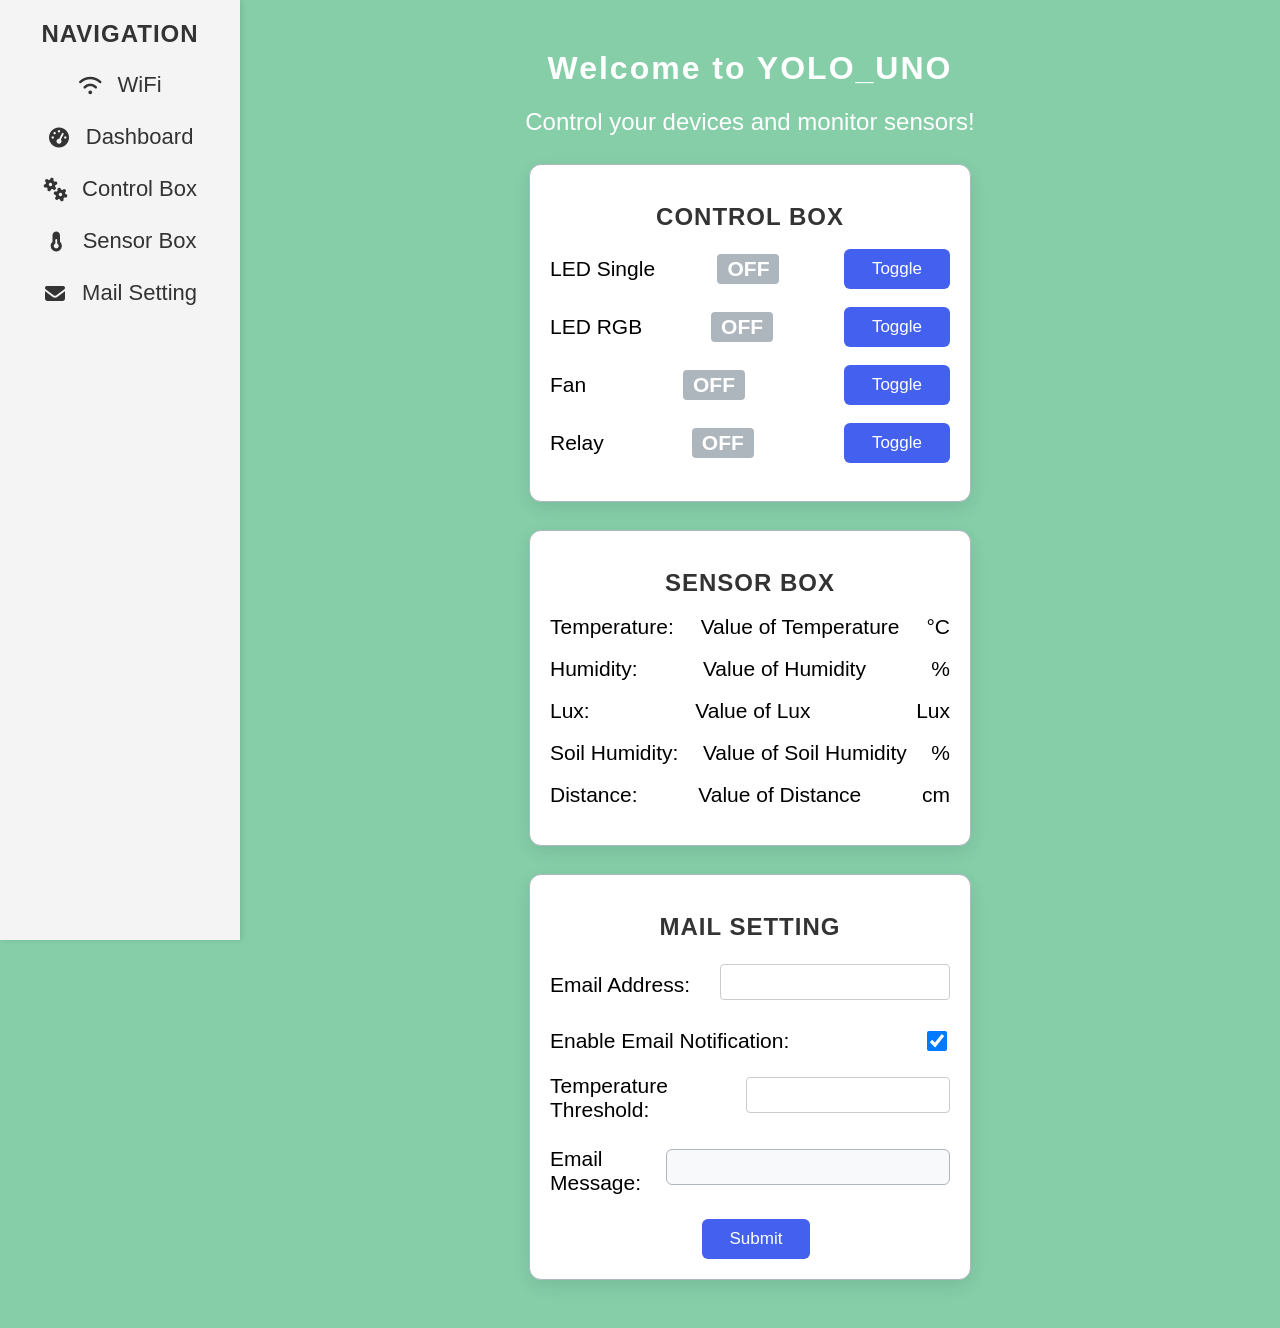
==== data/index.html @ 47245412 "init" ====
<!DOCTYPE html>
<html lang="en">
<head>
    <meta charset="UTF-8">
    <meta name="viewport" content="width=device-width, initial-scale=1.0">
    <title>YOLO_UNO</title>
    <link rel="stylesheet" href="css/styles.css">
    <link rel="stylesheet" href="css/all.min.css">

</head>
<body>
    <h1>Welcome to YOLO_UNO</h1>
    <p>Control your devices and monitor sensors!</p>

<div class="sidebar">
    <h2>Navigation</h2>
    <ul>
        <li><a href="/wifi"><i class="fas fa-wifi"></i> WiFi</a></li>
        <li><a href="/dashboard"><i class="fas fa-tachometer-alt"></i> Dashboard</a></li>
        <li><a href="#control-box"><i class="fas fa-cogs"></i> Control Box</a></li>
        <li><a href="#sensor-box"><i class="fas fa-thermometer-half"></i> Sensor Box</a></li>
        <li><a href="#mail-setting"><i class="fas fa-envelope"></i> Mail Setting</a></li>
    </ul>
    </ul>
</div>

    <!-- Box cho các nút nhấn -->
    <div class="box" id = "control-box">
        <h2>Control Box</h2>
        <div>LED Single <span id="state1">OFF</span> <button id="toggleButton1">Toggle</button> 
        </div>
        <div>LED RGB <span id="state2">OFF</span> <button id="toggleButton2">Toggle</button> 
        </div>
        <div>Fan <span id="state3">OFF</span> <button id="toggleButton3">Toggle</button> 
        </div>
        <div>Relay <span id="state4">OFF</span> <button id="toggleButton4">Toggle</button> 
        </div>
    </div>

    <!-- Box cho các giá trị cảm biến -->
    <div class="box" id = "sensor-box">
        <h2>Sensor Box</h2>
        <div>Temperature: <span id="sensorValue1"></span> °C </div>
        <div>Humidity: <span id="sensorValue2"></span> % </div>
        <div>Lux: <span id="sensorValue3"></span> Lux</div>
        <div>Soil Humidity: <span id="sensorValue4"></span> % </div>
        <div>Distance: <span id="sensorValue5"></span> cm </div>
    </div>

        <!-- Form for user settings -->
    <div class="box" id="mail-setting">
        <h2>Mail Setting</h2>
        <form action="/submit-settings" method="post">
            <div>
                <label for="email_input">Email Address:</label>
                <input type="email" id="email_input" name="email_input" required>
            </div>
            <div>
                <label for="enable_email_input">Enable Email Notification:</label>
                <input type="checkbox" id="enable_email_input" name="enable_email_input" checked>
            </div>
            <div>
                <label for="threshold_input">Temperature Threshold:</label>
                <input type="number" id="threshold_input" step="0.1" name="threshold_input" required>
            </div>
            <div>
                <label for="email_message">Email Message:</label>
                <input type="text" id="email_message" name="email_message" value="" required>
            </div>
        <button type="submit" id="submit_mail_btn" >Submit</button>
        </form>
    </div>

    <script src="js/script.js"></script>
</body>
</html>
---- data/css/styles.css ----
/* Định dạng chung */
body {
    font-family: 'Segoe UI', Arial, sans-serif;
    text-align: center;
    margin: 0;
    padding: 0;
    background-color: #85CEA8;
}

h1 {
    color: #ffffff;
    margin-top: 30px;
    letter-spacing: 2px;
}

.box {
    border: 1.5px solid #adb5bd;
    border-radius: 12px;
    background-color: #fff;
    padding: 28px 20px 20px 20px;
    margin: 28px auto;
    width: 380px;
    box-shadow: 0 6px 18px rgba(0, 0, 0, 0.09);
    transition: box-shadow 0.2s;
}

.box:hover {
    box-shadow: 0 10px 24px rgba(0, 0, 0, 0.14);
}

button {
    padding: 10px 28px;
    font-size: 17px;
    border: none;
    border-radius: 6px;
    background-color: #4361ee;
    color: #fff;
    cursor: pointer;
    margin: 0 0 0 12px;
    transition: background 0.2s, transform 0.1s;
}

button:hover {
    background-color: #3a0ca3;
    transform: translateY(-2px) scale(1.04);
}

p {
    font-size: 24px;
    color: #ffffff;
    margin: 18px 0;
}

span[id^="state"] {
    display: inline-block;
    min-width: 38px;
    font-weight: bold;
    color: #fff;
    background: #adb5bd;
    border-radius: 4px;
    padding: 3px 10px;
    margin-left: 10px;
    transition: background 0.2s;
}

span.state-on {
    background: #06d6a0 !important;
}

span.state-off {
    background: #e63946 !important;
}

@media (max-width: 400px) {
    .box {
        width: 95vw;
        padding: 14px 2vw;
    }
    h1 {
        font-size: 1.3em;
    }
    p {
        font-size: 1em;
    }
}

input[type="text"], input[type="password"] {
    width: 90%;
    padding: 8px 12px;
    margin: 8px 0 16px 0;
    border: 1px solid #adb5bd;
    border-radius: 6px;
    font-size: 16px;
    box-sizing: border-box;
    background: #f8f9fa;
    transition: border-color 0.2s, box-shadow 0.2s;
}

input[type="text"]:focus, input[type="password"]:focus {
    border-color: #4361ee;
    box-shadow: 0 0 4px #4361ee33;
    outline: none;
}

#result {
    margin-top: 12px;
    min-height: 24px;
}

.box div {
    font-size: 21px; /* Increased font size */
    margin-bottom: 10px; /* Space between items */
    display: flex;
    align-items: center;
    justify-content: space-between;
    text-align: left; /* Ensure text is left-aligned */
    margin: 18px 0;

}

h2 {
    color: #333; /* Dark gray text color */
    font-size: 24px; /* Font size */
    margin-top: 10px; /* Space above the heading */
    margin-bottom: 10px; /* Space below the heading */
    letter-spacing: 1px; /* Spacing between letters */
    text-transform: uppercase; /* Uppercase text */
}

input[type="checkbox"] {
    width: 20px;
    height: 20px;
    margin-left: 10px;
    cursor: pointer;
    accent-color: #007bff; /* Change the color of the checkbox */
}

/* Style for the submit button */
input[type="submit"] {
    padding: 10px 20px;
    background-color: #007bff;
    color: #fff;
    border: none;
    border-radius: 3px;
    cursor: pointer;
    transition: background-color 0.3s ease;
}

input[type="submit"]:hover {
    background-color: #0056b3;
}

input[type="email"],
input[type="number"] {
    padding: 8px;
    border: 1px solid #ccc;
    border-radius: 4px;
    width: calc(60% - 10px); /* Adjust width to fit within the box */
    box-sizing: border-box; /* Include padding and border in element's total width */
    margin-top: 5px;
    margin-bottom: 10px;
    font-size: 16px;
    transition: border-color 0.3s ease;
}

input[type="email"]:focus,
input[type="number"]:focus {
    border-color: #007bff; /* Change border color on focus */
    outline: none; /* Remove default outline */
}

  .sidebar {
      position: fixed;
      left: 0;
      top: 0;
      width: 200px;
      height: 100%;
      background-color: #f4f4f4;
      padding: 20px;
      box-shadow: 2px 0 5px rgba(0,0,0,0.1);
  }

  .sidebar h2 {
      margin-top: 0;
  }

  .sidebar ul {
      list-style-type: none;
      padding: 0;
  }

  .sidebar ul li {
      margin: 10px 0;
        font-size: 22px;
        padding: 8px 0;
  }

  .sidebar ul li a {
      text-decoration: none;
      color: #333;
  }

  .sidebar ul li a:hover {
      color: #007BFF;
  }

  /* Adjust the main content to not overlap with the sidebar */
  body {
      margin-left: 220px; /* Adjust this value based on sidebar width */
    padding: 20px;
    
  }
  
  .sidebar ul li a i {
    margin-right: 8px; /* Space between icon and text */
    font-size: 20px; /* Adjust icon size */
    vertical-align: middle; /* Align icon with text */
}

.navigation-buttons {
    margin: 20px;
    display: flex;
    gap: 10px;
}

.navigation-buttons button {
    padding: 10px 20px;
    font-size: 16px;
    cursor: pointer;
    border: none;
    border-radius: 5px;
    background-color: #007BFF;
    color: white;
    transition: background-color 0.3s;
}

.navigation-buttons button:hover {
    background-color: #0056b3;
}

.chart-row {
    display: flex;
    flex-direction: row;
    gap: 20px;
    justify-content: center;
    align-items: flex-start;
}
.box {
    min-width: 400px;
    max-width: 600px;
    flex: 1;
}
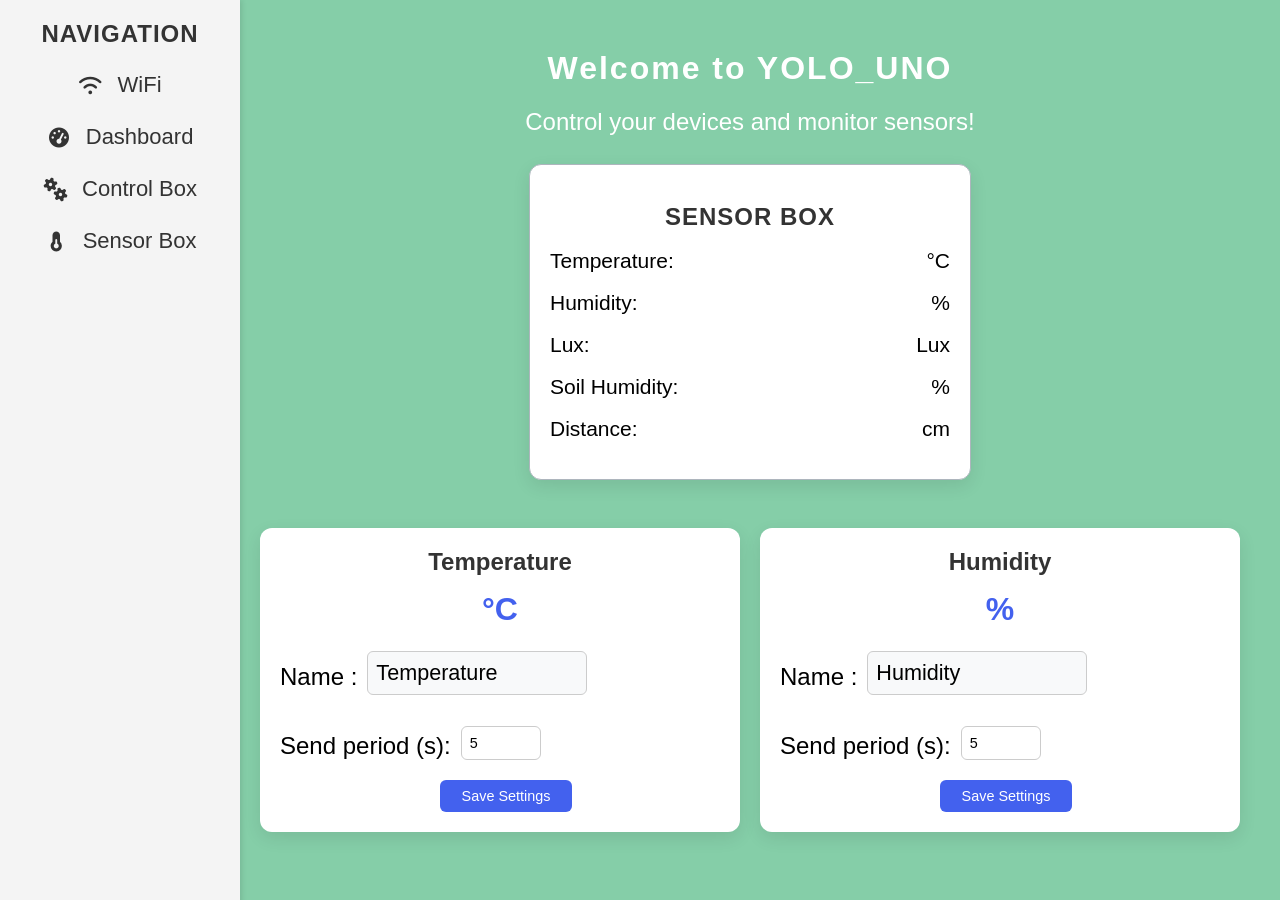
==== commit 00e4112e: "ready for test" ====
--- a/data/index.html
+++ b/data/index.html
@@ -19,13 +19,12 @@
         <li><a href="/dashboard"><i class="fas fa-tachometer-alt"></i> Dashboard</a></li>
         <li><a href="#control-box"><i class="fas fa-cogs"></i> Control Box</a></li>
         <li><a href="#sensor-box"><i class="fas fa-thermometer-half"></i> Sensor Box</a></li>
-        <li><a href="#mail-setting"><i class="fas fa-envelope"></i> Mail Setting</a></li>
     </ul>
     </ul>
 </div>
 
     <!-- Box cho các nút nhấn -->
-    <div class="box" id = "control-box">
+    <!-- <div class="box" id = "control-box">
         <h2>Control Box</h2>
         <div>LED Single <span id="state1">OFF</span> <button id="toggleButton1">Toggle</button> 
         </div>
@@ -35,7 +34,7 @@
         </div>
         <div>Relay <span id="state4">OFF</span> <button id="toggleButton4">Toggle</button> 
         </div>
-    </div>
+    </div> -->
 
     <!-- Box cho các giá trị cảm biến -->
     <div class="box" id = "sensor-box">
@@ -47,29 +46,47 @@
         <div>Distance: <span id="sensorValue5"></span> cm </div>
     </div>
 
-        <!-- Form for user settings -->
-    <div class="box" id="mail-setting">
-        <h2>Mail Setting</h2>
-        <form action="/submit-settings" method="post">
-            <div>
-                <label for="email_input">Email Address:</label>
-                <input type="email" id="email_input" name="email_input" required>
+    <div class="sensor-container">
+        <div class="sensor-box">
+            <h3>Temperature</h3>
+            <div class="sensor-content">
+                <div class="sensor-value">
+                    <span id="sensorValue1"></span> °C
+                </div>
+                <div class="sensor-settings">
+                        <div class="name-setting">
+                            <label for="sensorName1">Name :</label>
+                            <input type="text" id="sensorName1" value="Temperature">
+                        </div>
+                        <div class="period-setting">
+                        <label for="sensorPeriod1">Send period (s):</label>
+                        <input type="number" id="sensorPeriod1" min="1" value="5">
+                    </div>
+                    <button onclick="updateSensorSettings(1)">Save Settings</button>
+                </div>
             </div>
-            <div>
-                <label for="enable_email_input">Enable Email Notification:</label>
-                <input type="checkbox" id="enable_email_input" name="enable_email_input" checked>
+        </div>
+
+        <div class="sensor-box">
+            <h3>Humidity</h3>
+            <div class="sensor-content">
+                <div class="sensor-value">
+                    <span id="sensorValue2"></span> % 
+                </div>
+                    <div class="sensor-settings">
+                        <div class="name-setting">
+                            <label for="sensorName2">Name :</label>
+                            <input type="text" id="sensorName2" value="Humidity">
+                        </div>
+                        <div class="period-setting">
+                            <label for="sensorPeriod2">Send period (s):</label>
+                            <input type="number" id="sensorPeriod2" min="1" value="5">
+                    </div>
+                    <button onclick="updateSensorSettings(2)">Save Settings</button>
+                </div>
             </div>
-            <div>
-                <label for="threshold_input">Temperature Threshold:</label>
-                <input type="number" id="threshold_input" step="0.1" name="threshold_input" required>
-            </div>
-            <div>
-                <label for="email_message">Email Message:</label>
-                <input type="text" id="email_message" name="email_message" value="" required>
-            </div>
-        <button type="submit" id="submit_mail_btn" >Submit</button>
-        </form>
-    </div>
+        </div>
+
 
     <script src="js/script.js"></script>
 </body>
--- a/data/css/styles.css
+++ b/data/css/styles.css
@@ -249,4 +249,91 @@
     min-width: 400px;
     max-width: 600px;
     flex: 1;
+}
+
+/* Add these styles at the end of the file */
+.sensor-container {
+    display: grid;
+    grid-template-columns: repeat(auto-fit, minmax(300px, 0.5fr));
+    gap: 20px;
+    padding: 20px;
+}
+
+.sensor-box {
+    background-color: #fff;
+    border-radius: 12px;
+    padding: 20px;
+    box-shadow: 0 6px 18px rgba(0, 0, 0, 0.09);
+    transition: box-shadow 0.2s;
+}
+
+.sensor-box:hover {
+    box-shadow: 0 10px 24px rgba(0, 0, 0, 0.14);
+}
+
+.sensor-box h3 {
+    margin: 0 0 15px 0;
+    color: #333;
+    font-size: 1.5em;
+}
+
+.sensor-content {
+    display: flex;
+    flex-direction: column;
+    gap: 15px;
+}
+
+.sensor-value {
+    font-size: 2em;
+    font-weight: bold;
+    color: #4361ee;
+}
+
+.sensor-settings {
+    display: flex;
+    flex-direction: column;
+    gap: 10px;
+}
+
+.name-setting,
+.period-setting {
+    display: flex;
+    align-items: center;
+    gap: 10px;
+}
+
+.name-setting,
+.period-setting label {
+    font-size: 1.5em;
+    color: #000000;
+}
+
+.sensor-settings input[type="text"],
+.sensor-settings input[type="number"] {
+    padding: 8px;
+    border: 1px solid #ccc;
+    border-radius: 6px;
+    font-size: 0.9em;
+    width: 50%;
+}
+
+.sensor-settings input[type="number"] {
+    width: 80px;
+}
+
+.sensor-settings button {
+    background-color: #4361ee;
+    color: white;
+    padding: 8px 16px;
+    border: none;
+    border-radius: 6px;
+    cursor: pointer;
+    font-size: 0.9em;
+    transition: background-color 0.2s;
+    width: 30%;
+    align-self: center;
+}
+
+.sensor-settings button:hover {
+    background-color: #3a0ca3;
 }
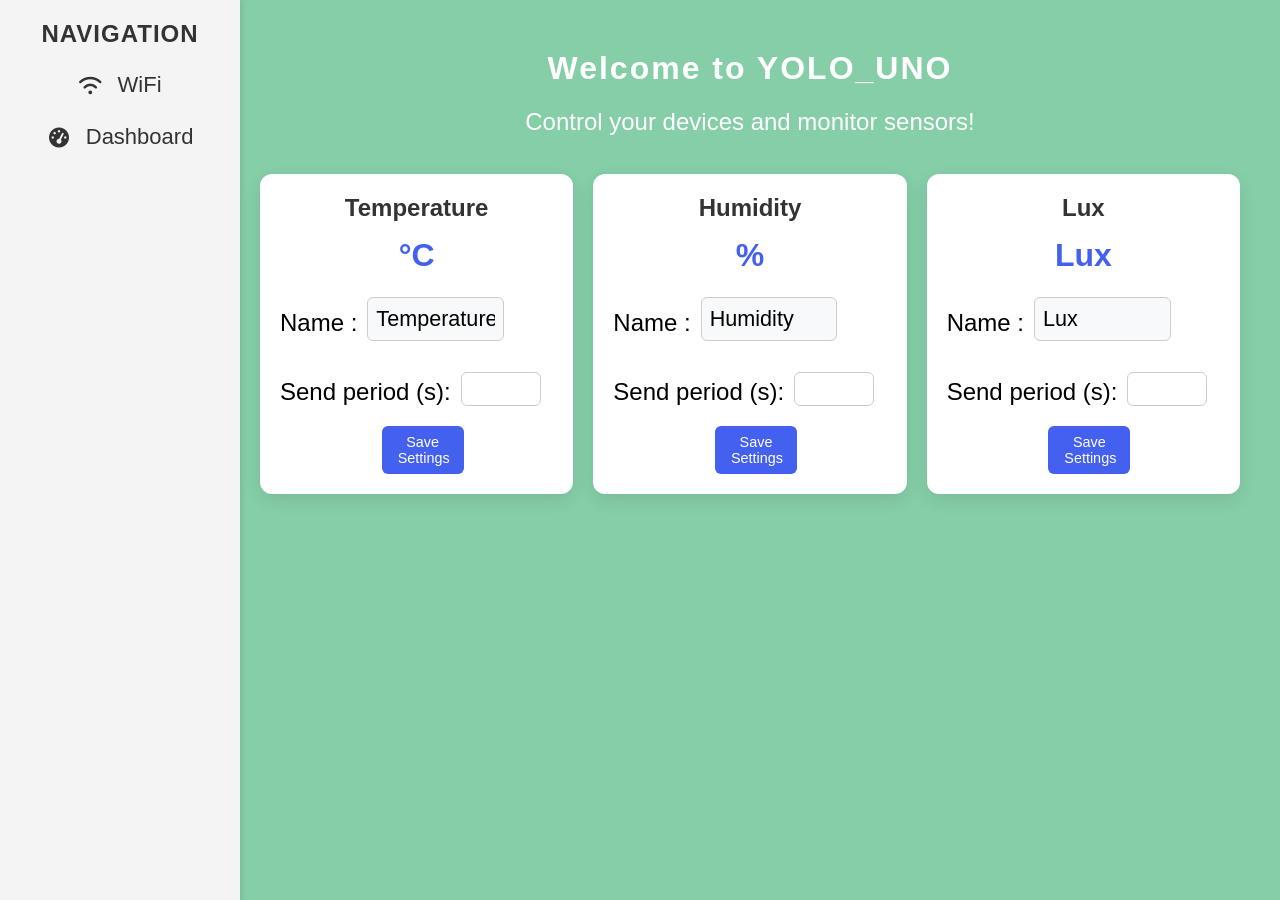
==== commit cd22a156: "finish wait FE" ====
--- a/data/index.html
+++ b/data/index.html
@@ -12,38 +12,13 @@
     <h1>Welcome to YOLO_UNO</h1>
     <p>Control your devices and monitor sensors!</p>
 
-<div class="sidebar">
-    <h2>Navigation</h2>
-    <ul>
-        <li><a href="/wifi"><i class="fas fa-wifi"></i> WiFi</a></li>
-        <li><a href="/dashboard"><i class="fas fa-tachometer-alt"></i> Dashboard</a></li>
-        <li><a href="#control-box"><i class="fas fa-cogs"></i> Control Box</a></li>
-        <li><a href="#sensor-box"><i class="fas fa-thermometer-half"></i> Sensor Box</a></li>
-    </ul>
-    </ul>
-</div>
-
-    <!-- Box cho các nút nhấn -->
-    <!-- <div class="box" id = "control-box">
-        <h2>Control Box</h2>
-        <div>LED Single <span id="state1">OFF</span> <button id="toggleButton1">Toggle</button> 
-        </div>
-        <div>LED RGB <span id="state2">OFF</span> <button id="toggleButton2">Toggle</button> 
-        </div>
-        <div>Fan <span id="state3">OFF</span> <button id="toggleButton3">Toggle</button> 
-        </div>
-        <div>Relay <span id="state4">OFF</span> <button id="toggleButton4">Toggle</button> 
-        </div>
-    </div> -->
-
-    <!-- Box cho các giá trị cảm biến -->
-    <div class="box" id = "sensor-box">
-        <h2>Sensor Box</h2>
-        <div>Temperature: <span id="sensorValue1"></span> °C </div>
-        <div>Humidity: <span id="sensorValue2"></span> % </div>
-        <div>Lux: <span id="sensorValue3"></span> Lux</div>
-        <div>Soil Humidity: <span id="sensorValue4"></span> % </div>
-        <div>Distance: <span id="sensorValue5"></span> cm </div>
+    <div class="sidebar">
+        <h2>Navigation</h2>
+        <ul>
+            <li><a href="/wifi"><i class="fas fa-wifi"></i> WiFi</a></li>
+            <li><a href="/dashboard"><i class="fas fa-tachometer-alt"></i> Dashboard</a></li>
+        </ul>
+        </ul>
     </div>
 
     <div class="sensor-container">
@@ -60,7 +35,7 @@
                         </div>
                         <div class="period-setting">
                         <label for="sensorPeriod1">Send period (s):</label>
-                        <input type="number" id="sensorPeriod1" min="1" value="5">
+                        <input type="number" id="sensorPeriod1" min="1" >
                     </div>
                     <button onclick="updateSensorSettings(1)">Save Settings</button>
                 </div>
@@ -80,12 +55,32 @@
                         </div>
                         <div class="period-setting">
                             <label for="sensorPeriod2">Send period (s):</label>
-                            <input type="number" id="sensorPeriod2" min="1" value="5">
+                            <input type="number" id="sensorPeriod2" min="1" >
                     </div>
                     <button onclick="updateSensorSettings(2)">Save Settings</button>
                 </div>
             </div>
         </div>
+            <div class="sensor-box">
+            <h3>Lux</h3>
+            <div class="sensor-content">
+                <div class="sensor-value">
+                    <span id="sensorValue3"></span> Lux 
+                </div>
+                    <div class="sensor-settings">
+                        <div class="name-setting">
+                            <label for="sensorName3">Name :</label>
+                            <input type="text" id="sensorName3" value="Lux">
+                        </div>
+                        <div class="period-setting">
+                            <label for="sensorPeriod3">Send period (s):</label>
+                            <input type="number" id="sensorPeriod3" min="1" >
+                    </div>
+                    <button onclick="updateSensorSettings(3)">Save Settings</button>
+                </div>
+            </div>
+        </div>
+    </div>
 
 
     <script src="js/script.js"></script>
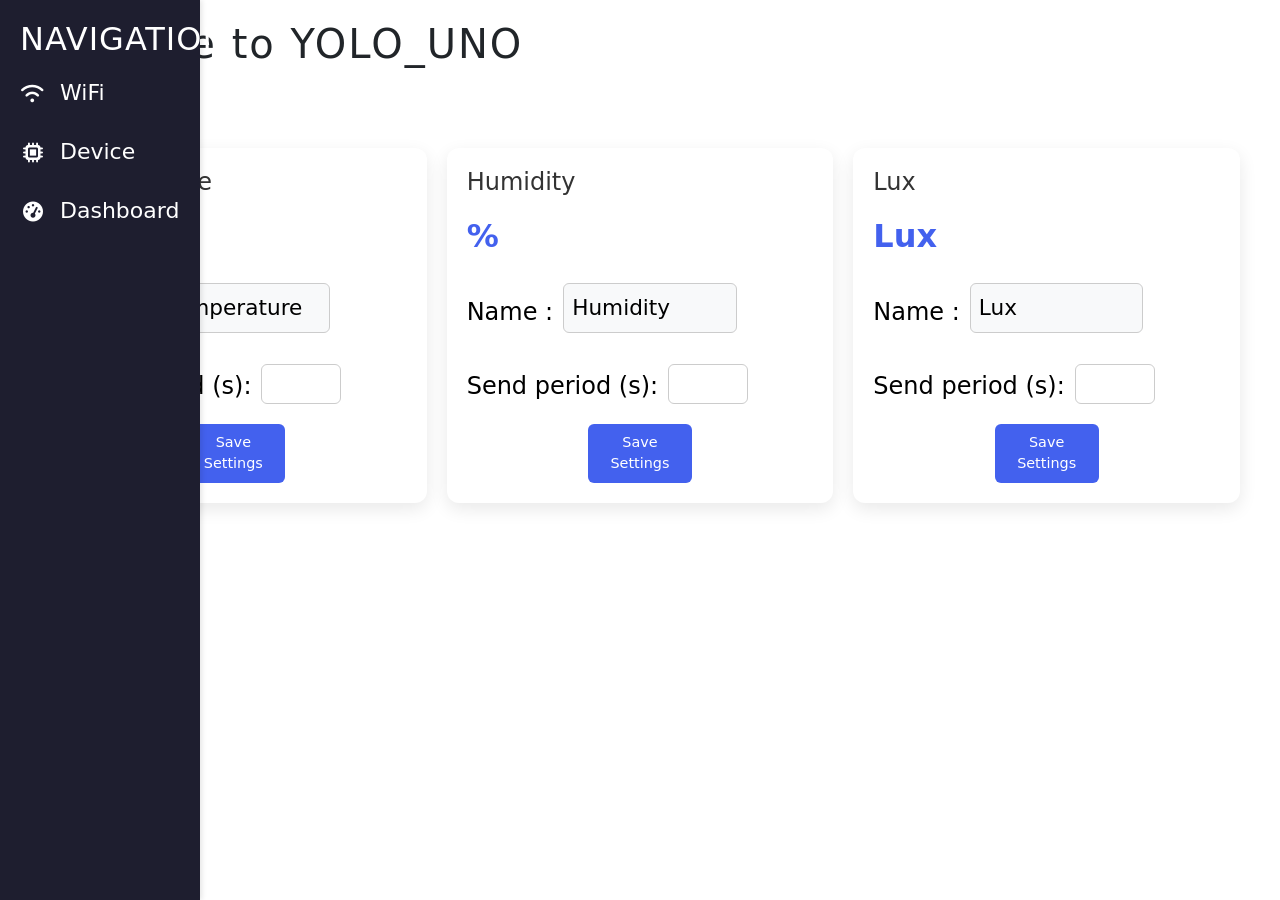
==== commit ba631abc: "fe small changes" ====
--- a/data/index.html
+++ b/data/index.html
@@ -6,6 +6,7 @@
     <title>YOLO_UNO</title>
     <link rel="stylesheet" href="css/styles.css">
     <link rel="stylesheet" href="css/all.min.css">
+    <link href="https://cdn.jsdelivr.net/npm/bootstrap@5.3.8/dist/css/bootstrap.min.css" rel="stylesheet" integrity="sha384-sRIl4kxILFvY47J16cr9ZwB07vP4J8+LH7qKQnuqkuIAvNWLzeN8tE5YBujZqJLB" crossorigin="anonymous">
 
 </head>
 <body>
@@ -16,6 +17,7 @@
         <h2>Navigation</h2>
         <ul>
             <li><a href="/wifi"><i class="fas fa-wifi"></i> WiFi</a></li>
+            <li><a href="/device"><i class="fas fa-microchip"></i> Device</a></li>
             <li><a href="/dashboard"><i class="fas fa-tachometer-alt"></i> Dashboard</a></li>
         </ul>
         </ul>
@@ -84,5 +86,7 @@
 
 
     <script src="js/script.js"></script>
+    <script src="https://cdn.jsdelivr.net/npm/bootstrap@5.3.8/dist/js/bootstrap.bundle.min.js" integrity="sha384-FKyoEForCGlyvwx9Hj09JcYn3nv7wiPVlz7YYwJrWVcXK/BmnVDxM+D2scQbITxI" crossorigin="anonymous"></script>
+
 </body>
 </html>
--- a/data/css/styles.css
+++ b/data/css/styles.css
@@ -4,7 +4,7 @@
     text-align: center;
     margin: 0;
     padding: 0;
-    background-color: #85CEA8;
+    background-color: #656a97;
 }
 
 h1 {
@@ -175,13 +175,15 @@
       top: 0;
       width: 200px;
       height: 100%;
-      background-color: #f4f4f4;
+      background-color: #1e1e2f;
       padding: 20px;
       box-shadow: 2px 0 5px rgba(0,0,0,0.1);
   }
 
   .sidebar h2 {
       margin-top: 0;
+            color: #fff
+
   }
 
   .sidebar ul {
@@ -197,7 +199,8 @@
 
   .sidebar ul li a {
       text-decoration: none;
-      color: #333;
+      /* color: #333; */
+      color: #fff
   }
 
   .sidebar ul li a:hover {
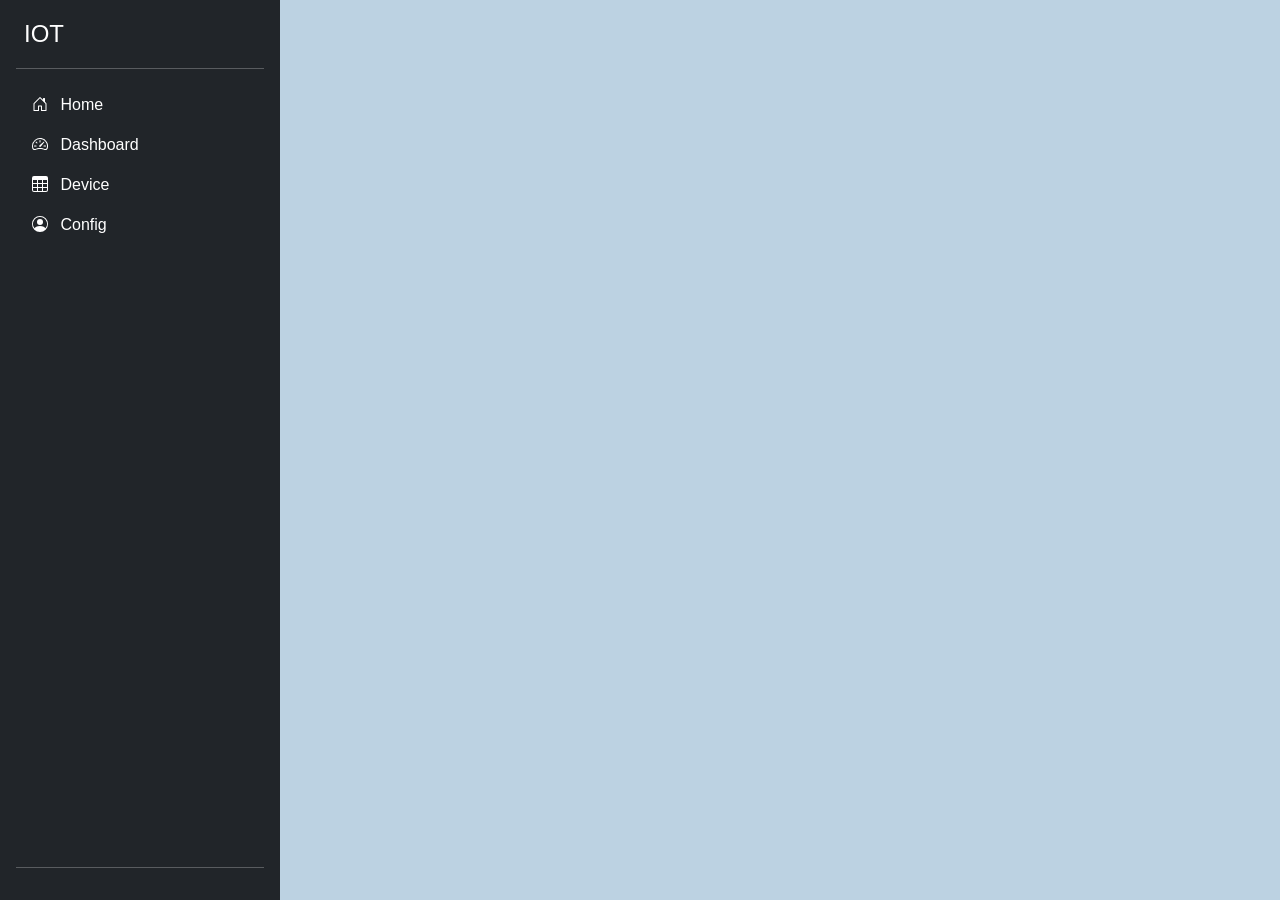
==== commit c564156f: "update" ====
--- a/data/index.html
+++ b/data/index.html
@@ -1,92 +1,163 @@
-<!DOCTYPE html>
+<!doctype html>
 <html lang="en">
-<head>
-    <meta charset="UTF-8">
-    <meta name="viewport" content="width=device-width, initial-scale=1.0">
-    <title>YOLO_UNO</title>
-    <link rel="stylesheet" href="css/styles.css">
-    <link rel="stylesheet" href="css/all.min.css">
-    <link href="https://cdn.jsdelivr.net/npm/bootstrap@5.3.8/dist/css/bootstrap.min.css" rel="stylesheet" integrity="sha384-sRIl4kxILFvY47J16cr9ZwB07vP4J8+LH7qKQnuqkuIAvNWLzeN8tE5YBujZqJLB" crossorigin="anonymous">
-
-</head>
-<body>
-    <h1>Welcome to YOLO_UNO</h1>
-    <p>Control your devices and monitor sensors!</p>
-
-    <div class="sidebar">
-        <h2>Navigation</h2>
-        <ul>
-            <li><a href="/wifi"><i class="fas fa-wifi"></i> WiFi</a></li>
-            <li><a href="/device"><i class="fas fa-microchip"></i> Device</a></li>
-            <li><a href="/dashboard"><i class="fas fa-tachometer-alt"></i> Dashboard</a></li>
-        </ul>
-        </ul>
-    </div>
-
-    <div class="sensor-container">
-        <div class="sensor-box">
-            <h3>Temperature</h3>
-            <div class="sensor-content">
-                <div class="sensor-value">
-                    <span id="sensorValue1"></span> °C
-                </div>
-                <div class="sensor-settings">
-                        <div class="name-setting">
-                            <label for="sensorName1">Name :</label>
-                            <input type="text" id="sensorName1" value="Temperature">
-                        </div>
-                        <div class="period-setting">
-                        <label for="sensorPeriod1">Send period (s):</label>
-                        <input type="number" id="sensorPeriod1" min="1" >
-                    </div>
-                    <button onclick="updateSensorSettings(1)">Save Settings</button>
-                </div>
-            </div>
-        </div>
-
-        <div class="sensor-box">
-            <h3>Humidity</h3>
-            <div class="sensor-content">
-                <div class="sensor-value">
-                    <span id="sensorValue2"></span> % 
-                </div>
-                    <div class="sensor-settings">
-                        <div class="name-setting">
-                            <label for="sensorName2">Name :</label>
-                            <input type="text" id="sensorName2" value="Humidity">
-                        </div>
-                        <div class="period-setting">
-                            <label for="sensorPeriod2">Send period (s):</label>
-                            <input type="number" id="sensorPeriod2" min="1" >
-                    </div>
-                    <button onclick="updateSensorSettings(2)">Save Settings</button>
-                </div>
-            </div>
-        </div>
-            <div class="sensor-box">
-            <h3>Lux</h3>
-            <div class="sensor-content">
-                <div class="sensor-value">
-                    <span id="sensorValue3"></span> Lux 
-                </div>
-                    <div class="sensor-settings">
-                        <div class="name-setting">
-                            <label for="sensorName3">Name :</label>
-                            <input type="text" id="sensorName3" value="Lux">
-                        </div>
-                        <div class="period-setting">
-                            <label for="sensorPeriod3">Send period (s):</label>
-                            <input type="number" id="sensorPeriod3" min="1" >
-                    </div>
-                    <button onclick="updateSensorSettings(3)">Save Settings</button>
-                </div>
-            </div>
-        </div>
-    </div>
+  <head>
+    <meta charset="utf-8">
+    <meta name="viewport" content="width=device-width, initial-scale=1">
+    <meta name="description" content="">
+    <meta name="generator" content="Hugo 0.84.0">
+    <title>Index</title>
 
 
-    <script src="js/script.js"></script>
-    <script src="https://cdn.jsdelivr.net/npm/bootstrap@5.3.8/dist/js/bootstrap.bundle.min.js" integrity="sha384-FKyoEForCGlyvwx9Hj09JcYn3nv7wiPVlz7YYwJrWVcXK/BmnVDxM+D2scQbITxI" crossorigin="anonymous"></script>
+    
 
-</body>
-</html>+<link href="css//bootstrap.min.css" rel="stylesheet">
+<link rel="stylesheet" href="https://cdn.lineicons.com/5.0/lineicons.css" />
+
+
+    <style>
+      .bd-placeholder-img {
+        font-size: 1.125rem;
+        text-anchor: middle;
+        -webkit-user-select: none;
+        -moz-user-select: none;
+        user-select: none;
+      }
+
+      @media (min-width: 768px) {
+        .bd-placeholder-img-lg {
+          font-size: 3.5rem;
+        }
+      }
+        /* ====== DESKTOP / MẶC ĐỊNH ====== */
+        body {
+
+            font-family: 'Open Sans', sans-serif;
+            color: #1e293b;
+            background: #bcd2e2;
+        }
+    </style>
+
+    
+    <!-- Custom styles for this template -->
+    <link href="css/style_new_sideboard.css" rel="stylesheet">
+  </head>
+  <body>
+    
+<svg xmlns="http://www.w3.org/2000/svg" style="display: none;">
+  <symbol id="bootstrap" viewBox="0 0 118 94">
+    <title>Bootstrap</title>
+    <path fill-rule="evenodd" clip-rule="evenodd" d="M24.509 0c-6.733 0-11.715 5.893-11.492 12.284.214 6.14-.064 14.092-2.066 20.577C8.943 39.365 5.547 43.485 0 44.014v5.972c5.547.529 8.943 4.649 10.951 11.153 2.002 6.485 2.28 14.437 2.066 20.577C12.794 88.106 17.776 94 24.51 94H93.5c6.733 0 11.714-5.893 11.491-12.284-.214-6.14.064-14.092 2.066-20.577 2.009-6.504 5.396-10.624 10.943-11.153v-5.972c-5.547-.529-8.934-4.649-10.943-11.153-2.002-6.484-2.28-14.437-2.066-20.577C105.214 5.894 100.233 0 93.5 0H24.508zM80 57.863C80 66.663 73.436 72 62.543 72H44a2 2 0 01-2-2V24a2 2 0 012-2h18.437c9.083 0 15.044 4.92 15.044 12.474 0 5.302-4.01 10.049-9.119 10.88v.277C75.317 46.394 80 51.21 80 57.863zM60.521 28.34H49.948v14.934h8.905c6.884 0 10.68-2.772 10.68-7.727 0-4.643-3.264-7.207-9.012-7.207zM49.948 49.2v16.458H60.91c7.167 0 10.964-2.876 10.964-8.281 0-5.406-3.903-8.178-11.425-8.178H49.948z"></path>
+  </symbol>
+  <symbol id="home" viewBox="0 0 16 16">
+    <path d="M8.354 1.146a.5.5 0 0 0-.708 0l-6 6A.5.5 0 0 0 1.5 7.5v7a.5.5 0 0 0 .5.5h4.5a.5.5 0 0 0 .5-.5v-4h2v4a.5.5 0 0 0 .5.5H14a.5.5 0 0 0 .5-.5v-7a.5.5 0 0 0-.146-.354L13 5.793V2.5a.5.5 0 0 0-.5-.5h-1a.5.5 0 0 0-.5.5v1.293L8.354 1.146zM2.5 14V7.707l5.5-5.5 5.5 5.5V14H10v-4a.5.5 0 0 0-.5-.5h-3a.5.5 0 0 0-.5.5v4H2.5z"/>
+  </symbol>
+  <symbol id="speedometer2" viewBox="0 0 16 16">
+    <path d="M8 4a.5.5 0 0 1 .5.5V6a.5.5 0 0 1-1 0V4.5A.5.5 0 0 1 8 4zM3.732 5.732a.5.5 0 0 1 .707 0l.915.914a.5.5 0 1 1-.708.708l-.914-.915a.5.5 0 0 1 0-.707zM2 10a.5.5 0 0 1 .5-.5h1.586a.5.5 0 0 1 0 1H2.5A.5.5 0 0 1 2 10zm9.5 0a.5.5 0 0 1 .5-.5h1.5a.5.5 0 0 1 0 1H12a.5.5 0 0 1-.5-.5zm.754-4.246a.389.389 0 0 0-.527-.02L7.547 9.31a.91.91 0 1 0 1.302 1.258l3.434-4.297a.389.389 0 0 0-.029-.518z"/>
+    <path fill-rule="evenodd" d="M0 10a8 8 0 1 1 15.547 2.661c-.442 1.253-1.845 1.602-2.932 1.25C11.309 13.488 9.475 13 8 13c-1.474 0-3.31.488-4.615.911-1.087.352-2.49.003-2.932-1.25A7.988 7.988 0 0 1 0 10zm8-7a7 7 0 0 0-6.603 9.329c.203.575.923.876 1.68.63C4.397 12.533 6.358 12 8 12s3.604.532 4.923.96c.757.245 1.477-.056 1.68-.631A7 7 0 0 0 8 3z"/>
+  </symbol>
+  <symbol id="table" viewBox="0 0 16 16">
+    <path d="M0 2a2 2 0 0 1 2-2h12a2 2 0 0 1 2 2v12a2 2 0 0 1-2 2H2a2 2 0 0 1-2-2V2zm15 2h-4v3h4V4zm0 4h-4v3h4V8zm0 4h-4v3h3a1 1 0 0 0 1-1v-2zm-5 3v-3H6v3h4zm-5 0v-3H1v2a1 1 0 0 0 1 1h3zm-4-4h4V8H1v3zm0-4h4V4H1v3zm5-3v3h4V4H6zm4 4H6v3h4V8z"/>
+  </symbol>
+  <symbol id="people-circle" viewBox="0 0 16 16">
+    <path d="M11 6a3 3 0 1 1-6 0 3 3 0 0 1 6 0z"/>
+    <path fill-rule="evenodd" d="M0 8a8 8 0 1 1 16 0A8 8 0 0 1 0 8zm8-7a7 7 0 0 0-5.468 11.37C3.242 11.226 4.805 10 8 10s4.757 1.225 5.468 2.37A7 7 0 0 0 8 1z"/>
+  </symbol>
+  <symbol id="grid" viewBox="0 0 16 16">
+    <path d="M1 2.5A1.5 1.5 0 0 1 2.5 1h3A1.5 1.5 0 0 1 7 2.5v3A1.5 1.5 0 0 1 5.5 7h-3A1.5 1.5 0 0 1 1 5.5v-3zM2.5 2a.5.5 0 0 0-.5.5v3a.5.5 0 0 0 .5.5h3a.5.5 0 0 0 .5-.5v-3a.5.5 0 0 0-.5-.5h-3zm6.5.5A1.5 1.5 0 0 1 10.5 1h3A1.5 1.5 0 0 1 15 2.5v3A1.5 1.5 0 0 1 13.5 7h-3A1.5 1.5 0 0 1 9 5.5v-3zm1.5-.5a.5.5 0 0 0-.5.5v3a.5.5 0 0 0 .5.5h3a.5.5 0 0 0 .5-.5v-3a.5.5 0 0 0-.5-.5h-3zM1 10.5A1.5 1.5 0 0 1 2.5 9h3A1.5 1.5 0 0 1 7 10.5v3A1.5 1.5 0 0 1 5.5 15h-3A1.5 1.5 0 0 1 1 13.5v-3zm1.5-.5a.5.5 0 0 0-.5.5v3a.5.5 0 0 0 .5.5h3a.5.5 0 0 0 .5-.5v-3a.5.5 0 0 0-.5-.5h-3zm6.5.5A1.5 1.5 0 0 1 10.5 9h3a1.5 1.5 0 0 1 1.5 1.5v3a1.5 1.5 0 0 1-1.5 1.5h-3A1.5 1.5 0 0 1 9 13.5v-3zm1.5-.5a.5.5 0 0 0-.5.5v3a.5.5 0 0 0 .5.5h3a.5.5 0 0 0 .5-.5v-3a.5.5 0 0 0-.5-.5h-3z"/>
+  </symbol>
+  <symbol id="collection" viewBox="0 0 16 16">
+    <path d="M2.5 3.5a.5.5 0 0 1 0-1h11a.5.5 0 0 1 0 1h-11zm2-2a.5.5 0 0 1 0-1h7a.5.5 0 0 1 0 1h-7zM0 13a1.5 1.5 0 0 0 1.5 1.5h13A1.5 1.5 0 0 0 16 13V6a1.5 1.5 0 0 0-1.5-1.5h-13A1.5 1.5 0 0 0 0 6v7zm1.5.5A.5.5 0 0 1 1 13V6a.5.5 0 0 1 .5-.5h13a.5.5 0 0 1 .5.5v7a.5.5 0 0 1-.5.5h-13z"/>
+  </symbol>
+  <symbol id="calendar3" viewBox="0 0 16 16">
+    <path d="M14 0H2a2 2 0 0 0-2 2v12a2 2 0 0 0 2 2h12a2 2 0 0 0 2-2V2a2 2 0 0 0-2-2zM1 3.857C1 3.384 1.448 3 2 3h12c.552 0 1 .384 1 .857v10.286c0 .473-.448.857-1 .857H2c-.552 0-1-.384-1-.857V3.857z"/>
+    <path d="M6.5 7a1 1 0 1 0 0-2 1 1 0 0 0 0 2zm3 0a1 1 0 1 0 0-2 1 1 0 0 0 0 2zm3 0a1 1 0 1 0 0-2 1 1 0 0 0 0 2zm-9 3a1 1 0 1 0 0-2 1 1 0 0 0 0 2zm3 0a1 1 0 1 0 0-2 1 1 0 0 0 0 2zm3 0a1 1 0 1 0 0-2 1 1 0 0 0 0 2zm3 0a1 1 0 1 0 0-2 1 1 0 0 0 0 2zm-9 3a1 1 0 1 0 0-2 1 1 0 0 0 0 2zm3 0a1 1 0 1 0 0-2 1 1 0 0 0 0 2zm3 0a1 1 0 1 0 0-2 1 1 0 0 0 0 2z"/>
+  </symbol>
+  <symbol id="chat-quote-fill" viewBox="0 0 16 16">
+    <path d="M16 8c0 3.866-3.582 7-8 7a9.06 9.06 0 0 1-2.347-.306c-.584.296-1.925.864-4.181 1.234-.2.032-.352-.176-.273-.362.354-.836.674-1.95.77-2.966C.744 11.37 0 9.76 0 8c0-3.866 3.582-7 8-7s8 3.134 8 7zM7.194 6.766a1.688 1.688 0 0 0-.227-.272 1.467 1.467 0 0 0-.469-.324l-.008-.004A1.785 1.785 0 0 0 5.734 6C4.776 6 4 6.746 4 7.667c0 .92.776 1.666 1.734 1.666.343 0 .662-.095.931-.26-.137.389-.39.804-.81 1.22a.405.405 0 0 0 .011.59c.173.16.447.155.614-.01 1.334-1.329 1.37-2.758.941-3.706a2.461 2.461 0 0 0-.227-.4zM11 9.073c-.136.389-.39.804-.81 1.22a.405.405 0 0 0 .012.59c.172.16.446.155.613-.01 1.334-1.329 1.37-2.758.942-3.706a2.466 2.466 0 0 0-.228-.4 1.686 1.686 0 0 0-.227-.273 1.466 1.466 0 0 0-.469-.324l-.008-.004A1.785 1.785 0 0 0 10.07 6c-.957 0-1.734.746-1.734 1.667 0 .92.777 1.666 1.734 1.666.343 0 .662-.095.931-.26z"/>
+  </symbol>
+  <symbol id="cpu-fill" viewBox="0 0 16 16">
+    <path d="M6.5 6a.5.5 0 0 0-.5.5v3a.5.5 0 0 0 .5.5h3a.5.5 0 0 0 .5-.5v-3a.5.5 0 0 0-.5-.5h-3z"/>
+    <path d="M5.5.5a.5.5 0 0 0-1 0V2A2.5 2.5 0 0 0 2 4.5H.5a.5.5 0 0 0 0 1H2v1H.5a.5.5 0 0 0 0 1H2v1H.5a.5.5 0 0 0 0 1H2v1H.5a.5.5 0 0 0 0 1H2A2.5 2.5 0 0 0 4.5 14v1.5a.5.5 0 0 0 1 0V14h1v1.5a.5.5 0 0 0 1 0V14h1v1.5a.5.5 0 0 0 1 0V14h1v1.5a.5.5 0 0 0 1 0V14a2.5 2.5 0 0 0 2.5-2.5h1.5a.5.5 0 0 0 0-1H14v-1h1.5a.5.5 0 0 0 0-1H14v-1h1.5a.5.5 0 0 0 0-1H14v-1h1.5a.5.5 0 0 0 0-1H14A2.5 2.5 0 0 0 11.5 2V.5a.5.5 0 0 0-1 0V2h-1V.5a.5.5 0 0 0-1 0V2h-1V.5a.5.5 0 0 0-1 0V2h-1V.5zm1 4.5h3A1.5 1.5 0 0 1 11 6.5v3A1.5 1.5 0 0 1 9.5 11h-3A1.5 1.5 0 0 1 5 9.5v-3A1.5 1.5 0 0 1 6.5 5z"/>
+  </symbol>
+  <symbol id="gear-fill" viewBox="0 0 16 16">
+    <path d="M9.405 1.05c-.413-1.4-2.397-1.4-2.81 0l-.1.34a1.464 1.464 0 0 1-2.105.872l-.31-.17c-1.283-.698-2.686.705-1.987 1.987l.169.311c.446.82.023 1.841-.872 2.105l-.34.1c-1.4.413-1.4 2.397 0 2.81l.34.1a1.464 1.464 0 0 1 .872 2.105l-.17.31c-.698 1.283.705 2.686 1.987 1.987l.311-.169a1.464 1.464 0 0 1 2.105.872l.1.34c.413 1.4 2.397 1.4 2.81 0l.1-.34a1.464 1.464 0 0 1 2.105-.872l.31.17c1.283.698 2.686-.705 1.987-1.987l-.169-.311a1.464 1.464 0 0 1 .872-2.105l.34-.1c1.4-.413 1.4-2.397 0-2.81l-.34-.1a1.464 1.464 0 0 1-.872-2.105l.17-.31c.698-1.283-.705-2.686-1.987-1.987l-.311.169a1.464 1.464 0 0 1-2.105-.872l-.1-.34zM8 10.93a2.929 2.929 0 1 1 0-5.86 2.929 2.929 0 0 1 0 5.858z"/>
+  </symbol>
+  <symbol id="speedometer" viewBox="0 0 16 16">
+    <path d="M8 2a.5.5 0 0 1 .5.5V4a.5.5 0 0 1-1 0V2.5A.5.5 0 0 1 8 2zM3.732 3.732a.5.5 0 0 1 .707 0l.915.914a.5.5 0 1 1-.708.708l-.914-.915a.5.5 0 0 1 0-.707zM2 8a.5.5 0 0 1 .5-.5h1.586a.5.5 0 0 1 0 1H2.5A.5.5 0 0 1 2 8zm9.5 0a.5.5 0 0 1 .5-.5h1.5a.5.5 0 0 1 0 1H12a.5.5 0 0 1-.5-.5zm.754-4.246a.389.389 0 0 0-.527-.02L7.547 7.31A.91.91 0 1 0 8.85 8.569l3.434-4.297a.389.389 0 0 0-.029-.518z"/>
+    <path fill-rule="evenodd" d="M6.664 15.889A8 8 0 1 1 9.336.11a8 8 0 0 1-2.672 15.78zm-4.665-4.283A11.945 11.945 0 0 1 8 10c2.186 0 4.236.585 6.001 1.606a7 7 0 1 0-12.002 0z"/>
+  </symbol>
+  <symbol id="toggles2" viewBox="0 0 16 16">
+    <path d="M9.465 10H12a2 2 0 1 1 0 4H9.465c.34-.588.535-1.271.535-2 0-.729-.195-1.412-.535-2z"/>
+    <path d="M6 15a3 3 0 1 0 0-6 3 3 0 0 0 0 6zm0 1a4 4 0 1 1 0-8 4 4 0 0 1 0 8zm.535-10a3.975 3.975 0 0 1-.409-1H4a1 1 0 0 1 0-2h2.126c.091-.355.23-.69.41-1H4a2 2 0 1 0 0 4h2.535z"/>
+    <path d="M14 4a4 4 0 1 1-8 0 4 4 0 0 1 8 0z"/>
+  </symbol>
+  <symbol id="tools" viewBox="0 0 16 16">
+    <path d="M1 0L0 1l2.2 3.081a1 1 0 0 0 .815.419h.07a1 1 0 0 1 .708.293l2.675 2.675-2.617 2.654A3.003 3.003 0 0 0 0 13a3 3 0 1 0 5.878-.851l2.654-2.617.968.968-.305.914a1 1 0 0 0 .242 1.023l3.356 3.356a1 1 0 0 0 1.414 0l1.586-1.586a1 1 0 0 0 0-1.414l-3.356-3.356a1 1 0 0 0-1.023-.242L10.5 9.5l-.96-.96 2.68-2.643A3.005 3.005 0 0 0 16 3c0-.269-.035-.53-.102-.777l-2.14 2.141L12 4l-.364-1.757L13.777.102a3 3 0 0 0-3.675 3.68L7.462 6.46 4.793 3.793a1 1 0 0 1-.293-.707v-.071a1 1 0 0 0-.419-.814L1 0zm9.646 10.646a.5.5 0 0 1 .708 0l3 3a.5.5 0 0 1-.708.708l-3-3a.5.5 0 0 1 0-.708zM3 11l.471.242.529.026.287.445.445.287.026.529L5 13l-.242.471-.026.529-.445.287-.287.445-.529.026L3 15l-.471-.242L2 14.732l-.287-.445L1.268 14l-.026-.529L1 13l.242-.471.026-.529.445-.287.287-.445.529-.026L3 11z"/>
+  </symbol>
+  <symbol id="chevron-right" viewBox="0 0 16 16">
+    <path fill-rule="evenodd" d="M4.646 1.646a.5.5 0 0 1 .708 0l6 6a.5.5 0 0 1 0 .708l-6 6a.5.5 0 0 1-.708-.708L10.293 8 4.646 2.354a.5.5 0 0 1 0-.708z"/>
+  </symbol>
+  <symbol id="geo-fill" viewBox="0 0 16 16">
+    <path fill-rule="evenodd" d="M4 4a4 4 0 1 1 4.5 3.969V13.5a.5.5 0 0 1-1 0V7.97A4 4 0 0 1 4 3.999zm2.493 8.574a.5.5 0 0 1-.411.575c-.712.118-1.28.295-1.655.493a1.319 1.319 0 0 0-.37.265.301.301 0 0 0-.057.09V14l.002.008a.147.147 0 0 0 .016.033.617.617 0 0 0 .145.15c.165.13.435.27.813.395.751.25 1.82.414 3.024.414s2.273-.163 3.024-.414c.378-.126.648-.265.813-.395a.619.619 0 0 0 .146-.15.148.148 0 0 0 .015-.033L12 14v-.004a.301.301 0 0 0-.057-.09 1.318 1.318 0 0 0-.37-.264c-.376-.198-.943-.375-1.655-.493a.5.5 0 1 1 .164-.986c.77.127 1.452.328 1.957.594C12.5 13 13 13.4 13 14c0 .426-.26.752-.544.977-.29.228-.68.413-1.116.558-.878.293-2.059.465-3.34.465-1.281 0-2.462-.172-3.34-.465-.436-.145-.826-.33-1.116-.558C3.26 14.752 3 14.426 3 14c0-.599.5-1 .961-1.243.505-.266 1.187-.467 1.957-.594a.5.5 0 0 1 .575.411z"/>
+  </symbol>
+</svg>
+<body>
+
+    
+
+  <!-- Sidebar -->
+  <div id="sidebar" class="d-flex flex-column p-3 text-white bg-dark" >
+    <a href="/" class="d-flex align-items-center mb-3 mb-md-0 me-md-auto text-white text-decoration-none">
+    <i id="icon" class="lni lni-cloud-iot-2"></i>    
+    <span class="fs-4">IOT</span>
+    </a>
+
+    <hr>
+    <ul class="nav nav-pills flex-column mb-auto">
+      <li ">
+        <a href="index.html" class="nav-link text-white" aria-current="page">
+          <svg class="bi me-2" width="16" height="16"><use xlink:href="#home"/></svg>
+          Home
+        </a>
+      </li>
+      <li >
+        <a href="dashboard.html" class="nav-link text-white">
+          <svg class="bi me-2" width="16" height="16"><use xlink:href="#speedometer2"/></svg>
+          Dashboard
+        </a>
+      </li>
+      <li class="sidebar-list-item" data-page="device.html">
+        <a href="device.html" class="nav-link text-white">
+          <svg class="bi me-2" width="16" height="16"><use xlink:href="#table"/></svg>
+          Device
+        </a>
+      </li>
+
+      <li >
+        <a href="wifi.html" class="nav-link text-white">
+          <svg class="bi me-2" width="16" height="16"><use xlink:href="#people-circle"/></svg>
+          Config
+        </a>
+      </li>
+    </ul>
+    <hr>
+
+  </div>
+    <!-- Sidebar End -->
+
+
+
+
+ 
+ 
+
+
+
+
+    <script src="../assets/dist/js/bootstrap.bundle.min.js"></script>
+
+      <script src="js//sideboard.js"></script>
+          <script src="js/script.js"></script>
+
+  </body>
+</html>
--- a/data/css/style_new_sideboard.css
+++ b/data/css/style_new_sideboard.css
@@ -0,0 +1,120 @@
+body {
+  
+  min-height: -webkit-fill-available;
+}
+
+
+html {
+  height: -webkit-fill-available;
+}
+
+main {
+  display: flex;
+  flex-wrap: nowrap;
+  height: 100vh;
+  height: -webkit-fill-available;
+  max-height: 100vh;
+  overflow-x: auto;
+  overflow-y: hidden;
+}
+
+.b-example-divider {
+  flex-shrink: 0;
+  width: 1.5rem;
+  height: 100vh;
+  background-color: rgba(0, 0, 0, .1);
+  border: solid rgba(0, 0, 0, .15);
+  border-width: 1px 0;
+  box-shadow: inset 0 .5em 1.5em rgba(0, 0, 0, .1), inset 0 .125em .5em rgba(0, 0, 0, .15);
+}
+
+.bi {
+  vertical-align: -.125em;
+  pointer-events: none;
+  fill: currentColor;
+}
+
+.dropdown-toggle { outline: 0; }
+
+.nav-flush .nav-link {
+  border-radius: 0;
+}
+
+.btn-toggle {
+  display: inline-flex;
+  align-items: center;
+  padding: .25rem .5rem;
+  font-weight: 600;
+  color: rgba(0, 0, 0, .65);
+  background-color: transparent;
+  border: 0;
+}
+.btn-toggle:hover,
+.btn-toggle:focus {
+  color: rgba(0, 0, 0, .85);
+  background-color: #d2f4ea;
+}
+
+.btn-toggle::before {
+  width: 1.25em;
+  line-height: 0;
+  content: url("data:image/svg+xml,%3csvg xmlns='http://www.w3.org/2000/svg' width='16' height='16' viewBox='0 0 16 16'%3e%3cpath fill='none' stroke='rgba%280,0,0,.5%29' stroke-linecap='round' stroke-linejoin='round' stroke-width='2' d='M5 14l6-6-6-6'/%3e%3c/svg%3e");
+  transition: transform .35s ease;
+  transform-origin: .5em 50%;
+}
+
+.btn-toggle[aria-expanded="true"] {
+  color: rgba(0, 0, 0, .85);
+}
+.btn-toggle[aria-expanded="true"]::before {
+  transform: rotate(90deg);
+}
+
+.btn-toggle-nav a {
+  display: inline-flex;
+  padding: .1875rem .5rem;
+  margin-top: .125rem;
+  margin-left: 1.25rem;
+  text-decoration: none;
+}
+.btn-toggle-nav a:hover,
+.btn-toggle-nav a:focus {
+  background-color: #d2f4ea;
+}
+
+.scrollarea {
+  overflow-y: auto;
+}
+
+.fw-semibold { font-weight: 600; }
+.lh-tight { line-height: 1.25; }
+
+#sidebar {
+  width: 280px;
+  height: 100vh;
+}
+
+/* Ensure consistent text scaling across browsers */
+html {
+  -webkit-text-size-adjust: 100%; /* Safari, iOS */
+  -ms-text-size-adjust: 100%; /* IE/Edge */
+  text-size-adjust: 100%; /* Modern browsers */
+}
+
+/* Restore Bootstrap-like hover for nav links that use .text-white */
+.nav-link.text-white:hover,
+.nav-pills .nav-link.text-white:hover {
+  color: #0d6efd !important; /* bootstrap primary */
+  background-color: rgba(13,110,253,0.08);
+}
+
+.nav-pills .nav-link.active,
+.nav-pills .nav-link.show {
+  color: #fff !important;
+  background-color: rgba(13,110,253,0.2);
+}
+
+#icon {
+  font-size: 2rem;
+  margin-right: 0.5rem;
+}
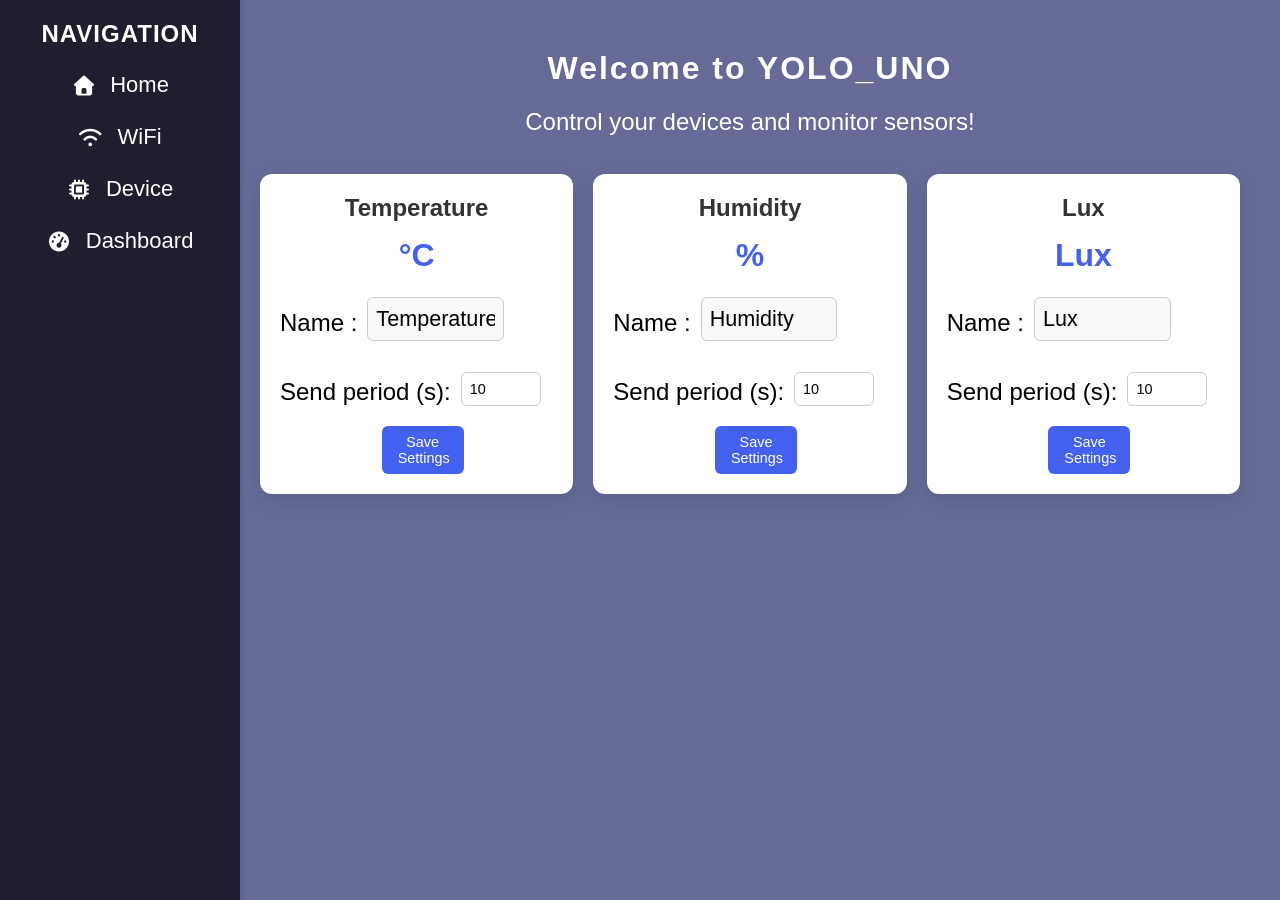
==== commit d0656944: "finish" ====
--- a/data/index.html
+++ b/data/index.html
@@ -1,163 +1,90 @@
-<!doctype html>
+<!DOCTYPE html>
 <html lang="en">
-  <head>
-    <meta charset="utf-8">
-    <meta name="viewport" content="width=device-width, initial-scale=1">
-    <meta name="description" content="">
-    <meta name="generator" content="Hugo 0.84.0">
-    <title>Index</title>
+<head>
+    <meta charset="UTF-8">
+    <meta name="viewport" content="width=device-width, initial-scale=1.0">
+    <title>YOLO_UNO</title>
+    <link rel="stylesheet" href="css/styles.css">
+    <link rel="stylesheet" href="css/all.min.css">
+
+</head>
+<body>
+    <h1>Welcome to YOLO_UNO</h1>
+    <p>Control your devices and monitor sensors!</p>
+
+    <div class="sidebar">
+        <h2>Navigation</h2>
+        <ul>
+            <li><a href="/"><i class="fas fa-home"></i> Home</a></li>
+            <li><a href="/wifi"><i class="fas fa-wifi"></i> WiFi</a></li>
+            <li><a href="/device"><i class="fas fa-microchip"></i> Device</a></li>
+            <li><a href="/dashboard"><i class="fas fa-tachometer-alt"></i> Dashboard</a></li>
+        </ul>
+        </ul>
+    </div>
+
+    <div class="sensor-container">
+        <div class="sensor-box">
+            <h3>Temperature</h3>
+            <div class="sensor-content">
+                <div class="sensor-value">
+                    <span id="sensorValue1"></span> °C
+                </div>
+                <div class="sensor-settings">
+                        <div class="name-setting">
+                            <label for="sensorName1">Name :</label>
+                            <input type="text" id="sensorName1" value="Temperature">
+                        </div>
+                        <div class="period-setting">
+                        <label for="sensorPeriod1">Send period (s):</label>
+                        <input type="number" id="sensorPeriod1" min="1" value="10" >
+                    </div>
+                    <button onclick="updateSensorSettings(1)">Save Settings</button>
+                </div>
+            </div>
+        </div>
+
+        <div class="sensor-box">
+            <h3>Humidity</h3>
+            <div class="sensor-content">
+                <div class="sensor-value">
+                    <span id="sensorValue2"></span> % 
+                </div>
+                    <div class="sensor-settings">
+                        <div class="name-setting">
+                            <label for="sensorName2">Name :</label>
+                            <input type="text" id="sensorName2" value="Humidity">
+                        </div>
+                        <div class="period-setting">
+                            <label for="sensorPeriod2">Send period (s):</label>
+                            <input type="number" id="sensorPeriod2" min="1" value="10" >
+                    </div>
+                    <button onclick="updateSensorSettings(2)">Save Settings</button>
+                </div>
+            </div>
+        </div>
+            <div class="sensor-box">
+            <h3>Lux</h3>
+            <div class="sensor-content">
+                <div class="sensor-value">
+                    <span id="sensorValue3"></span> Lux 
+                </div>
+                    <div class="sensor-settings">
+                        <div class="name-setting">
+                            <label for="sensorName3">Name :</label>
+                            <input type="text" id="sensorName3" value="Lux">
+                        </div>
+                        <div class="period-setting">
+                            <label for="sensorPeriod3">Send period (s):</label>
+                            <input type="number" id="sensorPeriod3" min="1" value="10" >
+                    </div>
+                    <button onclick="updateSensorSettings(3)">Save Settings</button>
+                </div>
+            </div>
+        </div>
+    </div>
 
 
-    
-
-<link href="css//bootstrap.min.css" rel="stylesheet">
-<link rel="stylesheet" href="https://cdn.lineicons.com/5.0/lineicons.css" />
-
-
-    <style>
-      .bd-placeholder-img {
-        font-size: 1.125rem;
-        text-anchor: middle;
-        -webkit-user-select: none;
-        -moz-user-select: none;
-        user-select: none;
-      }
-
-      @media (min-width: 768px) {
-        .bd-placeholder-img-lg {
-          font-size: 3.5rem;
-        }
-      }
-        /* ====== DESKTOP / MẶC ĐỊNH ====== */
-        body {
-
-            font-family: 'Open Sans', sans-serif;
-            color: #1e293b;
-            background: #bcd2e2;
-        }
-    </style>
-
-    
-    <!-- Custom styles for this template -->
-    <link href="css/style_new_sideboard.css" rel="stylesheet">
-  </head>
-  <body>
-    
-<svg xmlns="http://www.w3.org/2000/svg" style="display: none;">
-  <symbol id="bootstrap" viewBox="0 0 118 94">
-    <title>Bootstrap</title>
-    <path fill-rule="evenodd" clip-rule="evenodd" d="M24.509 0c-6.733 0-11.715 5.893-11.492 12.284.214 6.14-.064 14.092-2.066 20.577C8.943 39.365 5.547 43.485 0 44.014v5.972c5.547.529 8.943 4.649 10.951 11.153 2.002 6.485 2.28 14.437 2.066 20.577C12.794 88.106 17.776 94 24.51 94H93.5c6.733 0 11.714-5.893 11.491-12.284-.214-6.14.064-14.092 2.066-20.577 2.009-6.504 5.396-10.624 10.943-11.153v-5.972c-5.547-.529-8.934-4.649-10.943-11.153-2.002-6.484-2.28-14.437-2.066-20.577C105.214 5.894 100.233 0 93.5 0H24.508zM80 57.863C80 66.663 73.436 72 62.543 72H44a2 2 0 01-2-2V24a2 2 0 012-2h18.437c9.083 0 15.044 4.92 15.044 12.474 0 5.302-4.01 10.049-9.119 10.88v.277C75.317 46.394 80 51.21 80 57.863zM60.521 28.34H49.948v14.934h8.905c6.884 0 10.68-2.772 10.68-7.727 0-4.643-3.264-7.207-9.012-7.207zM49.948 49.2v16.458H60.91c7.167 0 10.964-2.876 10.964-8.281 0-5.406-3.903-8.178-11.425-8.178H49.948z"></path>
-  </symbol>
-  <symbol id="home" viewBox="0 0 16 16">
-    <path d="M8.354 1.146a.5.5 0 0 0-.708 0l-6 6A.5.5 0 0 0 1.5 7.5v7a.5.5 0 0 0 .5.5h4.5a.5.5 0 0 0 .5-.5v-4h2v4a.5.5 0 0 0 .5.5H14a.5.5 0 0 0 .5-.5v-7a.5.5 0 0 0-.146-.354L13 5.793V2.5a.5.5 0 0 0-.5-.5h-1a.5.5 0 0 0-.5.5v1.293L8.354 1.146zM2.5 14V7.707l5.5-5.5 5.5 5.5V14H10v-4a.5.5 0 0 0-.5-.5h-3a.5.5 0 0 0-.5.5v4H2.5z"/>
-  </symbol>
-  <symbol id="speedometer2" viewBox="0 0 16 16">
-    <path d="M8 4a.5.5 0 0 1 .5.5V6a.5.5 0 0 1-1 0V4.5A.5.5 0 0 1 8 4zM3.732 5.732a.5.5 0 0 1 .707 0l.915.914a.5.5 0 1 1-.708.708l-.914-.915a.5.5 0 0 1 0-.707zM2 10a.5.5 0 0 1 .5-.5h1.586a.5.5 0 0 1 0 1H2.5A.5.5 0 0 1 2 10zm9.5 0a.5.5 0 0 1 .5-.5h1.5a.5.5 0 0 1 0 1H12a.5.5 0 0 1-.5-.5zm.754-4.246a.389.389 0 0 0-.527-.02L7.547 9.31a.91.91 0 1 0 1.302 1.258l3.434-4.297a.389.389 0 0 0-.029-.518z"/>
-    <path fill-rule="evenodd" d="M0 10a8 8 0 1 1 15.547 2.661c-.442 1.253-1.845 1.602-2.932 1.25C11.309 13.488 9.475 13 8 13c-1.474 0-3.31.488-4.615.911-1.087.352-2.49.003-2.932-1.25A7.988 7.988 0 0 1 0 10zm8-7a7 7 0 0 0-6.603 9.329c.203.575.923.876 1.68.63C4.397 12.533 6.358 12 8 12s3.604.532 4.923.96c.757.245 1.477-.056 1.68-.631A7 7 0 0 0 8 3z"/>
-  </symbol>
-  <symbol id="table" viewBox="0 0 16 16">
-    <path d="M0 2a2 2 0 0 1 2-2h12a2 2 0 0 1 2 2v12a2 2 0 0 1-2 2H2a2 2 0 0 1-2-2V2zm15 2h-4v3h4V4zm0 4h-4v3h4V8zm0 4h-4v3h3a1 1 0 0 0 1-1v-2zm-5 3v-3H6v3h4zm-5 0v-3H1v2a1 1 0 0 0 1 1h3zm-4-4h4V8H1v3zm0-4h4V4H1v3zm5-3v3h4V4H6zm4 4H6v3h4V8z"/>
-  </symbol>
-  <symbol id="people-circle" viewBox="0 0 16 16">
-    <path d="M11 6a3 3 0 1 1-6 0 3 3 0 0 1 6 0z"/>
-    <path fill-rule="evenodd" d="M0 8a8 8 0 1 1 16 0A8 8 0 0 1 0 8zm8-7a7 7 0 0 0-5.468 11.37C3.242 11.226 4.805 10 8 10s4.757 1.225 5.468 2.37A7 7 0 0 0 8 1z"/>
-  </symbol>
-  <symbol id="grid" viewBox="0 0 16 16">
-    <path d="M1 2.5A1.5 1.5 0 0 1 2.5 1h3A1.5 1.5 0 0 1 7 2.5v3A1.5 1.5 0 0 1 5.5 7h-3A1.5 1.5 0 0 1 1 5.5v-3zM2.5 2a.5.5 0 0 0-.5.5v3a.5.5 0 0 0 .5.5h3a.5.5 0 0 0 .5-.5v-3a.5.5 0 0 0-.5-.5h-3zm6.5.5A1.5 1.5 0 0 1 10.5 1h3A1.5 1.5 0 0 1 15 2.5v3A1.5 1.5 0 0 1 13.5 7h-3A1.5 1.5 0 0 1 9 5.5v-3zm1.5-.5a.5.5 0 0 0-.5.5v3a.5.5 0 0 0 .5.5h3a.5.5 0 0 0 .5-.5v-3a.5.5 0 0 0-.5-.5h-3zM1 10.5A1.5 1.5 0 0 1 2.5 9h3A1.5 1.5 0 0 1 7 10.5v3A1.5 1.5 0 0 1 5.5 15h-3A1.5 1.5 0 0 1 1 13.5v-3zm1.5-.5a.5.5 0 0 0-.5.5v3a.5.5 0 0 0 .5.5h3a.5.5 0 0 0 .5-.5v-3a.5.5 0 0 0-.5-.5h-3zm6.5.5A1.5 1.5 0 0 1 10.5 9h3a1.5 1.5 0 0 1 1.5 1.5v3a1.5 1.5 0 0 1-1.5 1.5h-3A1.5 1.5 0 0 1 9 13.5v-3zm1.5-.5a.5.5 0 0 0-.5.5v3a.5.5 0 0 0 .5.5h3a.5.5 0 0 0 .5-.5v-3a.5.5 0 0 0-.5-.5h-3z"/>
-  </symbol>
-  <symbol id="collection" viewBox="0 0 16 16">
-    <path d="M2.5 3.5a.5.5 0 0 1 0-1h11a.5.5 0 0 1 0 1h-11zm2-2a.5.5 0 0 1 0-1h7a.5.5 0 0 1 0 1h-7zM0 13a1.5 1.5 0 0 0 1.5 1.5h13A1.5 1.5 0 0 0 16 13V6a1.5 1.5 0 0 0-1.5-1.5h-13A1.5 1.5 0 0 0 0 6v7zm1.5.5A.5.5 0 0 1 1 13V6a.5.5 0 0 1 .5-.5h13a.5.5 0 0 1 .5.5v7a.5.5 0 0 1-.5.5h-13z"/>
-  </symbol>
-  <symbol id="calendar3" viewBox="0 0 16 16">
-    <path d="M14 0H2a2 2 0 0 0-2 2v12a2 2 0 0 0 2 2h12a2 2 0 0 0 2-2V2a2 2 0 0 0-2-2zM1 3.857C1 3.384 1.448 3 2 3h12c.552 0 1 .384 1 .857v10.286c0 .473-.448.857-1 .857H2c-.552 0-1-.384-1-.857V3.857z"/>
-    <path d="M6.5 7a1 1 0 1 0 0-2 1 1 0 0 0 0 2zm3 0a1 1 0 1 0 0-2 1 1 0 0 0 0 2zm3 0a1 1 0 1 0 0-2 1 1 0 0 0 0 2zm-9 3a1 1 0 1 0 0-2 1 1 0 0 0 0 2zm3 0a1 1 0 1 0 0-2 1 1 0 0 0 0 2zm3 0a1 1 0 1 0 0-2 1 1 0 0 0 0 2zm3 0a1 1 0 1 0 0-2 1 1 0 0 0 0 2zm-9 3a1 1 0 1 0 0-2 1 1 0 0 0 0 2zm3 0a1 1 0 1 0 0-2 1 1 0 0 0 0 2zm3 0a1 1 0 1 0 0-2 1 1 0 0 0 0 2z"/>
-  </symbol>
-  <symbol id="chat-quote-fill" viewBox="0 0 16 16">
-    <path d="M16 8c0 3.866-3.582 7-8 7a9.06 9.06 0 0 1-2.347-.306c-.584.296-1.925.864-4.181 1.234-.2.032-.352-.176-.273-.362.354-.836.674-1.95.77-2.966C.744 11.37 0 9.76 0 8c0-3.866 3.582-7 8-7s8 3.134 8 7zM7.194 6.766a1.688 1.688 0 0 0-.227-.272 1.467 1.467 0 0 0-.469-.324l-.008-.004A1.785 1.785 0 0 0 5.734 6C4.776 6 4 6.746 4 7.667c0 .92.776 1.666 1.734 1.666.343 0 .662-.095.931-.26-.137.389-.39.804-.81 1.22a.405.405 0 0 0 .011.59c.173.16.447.155.614-.01 1.334-1.329 1.37-2.758.941-3.706a2.461 2.461 0 0 0-.227-.4zM11 9.073c-.136.389-.39.804-.81 1.22a.405.405 0 0 0 .012.59c.172.16.446.155.613-.01 1.334-1.329 1.37-2.758.942-3.706a2.466 2.466 0 0 0-.228-.4 1.686 1.686 0 0 0-.227-.273 1.466 1.466 0 0 0-.469-.324l-.008-.004A1.785 1.785 0 0 0 10.07 6c-.957 0-1.734.746-1.734 1.667 0 .92.777 1.666 1.734 1.666.343 0 .662-.095.931-.26z"/>
-  </symbol>
-  <symbol id="cpu-fill" viewBox="0 0 16 16">
-    <path d="M6.5 6a.5.5 0 0 0-.5.5v3a.5.5 0 0 0 .5.5h3a.5.5 0 0 0 .5-.5v-3a.5.5 0 0 0-.5-.5h-3z"/>
-    <path d="M5.5.5a.5.5 0 0 0-1 0V2A2.5 2.5 0 0 0 2 4.5H.5a.5.5 0 0 0 0 1H2v1H.5a.5.5 0 0 0 0 1H2v1H.5a.5.5 0 0 0 0 1H2v1H.5a.5.5 0 0 0 0 1H2A2.5 2.5 0 0 0 4.5 14v1.5a.5.5 0 0 0 1 0V14h1v1.5a.5.5 0 0 0 1 0V14h1v1.5a.5.5 0 0 0 1 0V14h1v1.5a.5.5 0 0 0 1 0V14a2.5 2.5 0 0 0 2.5-2.5h1.5a.5.5 0 0 0 0-1H14v-1h1.5a.5.5 0 0 0 0-1H14v-1h1.5a.5.5 0 0 0 0-1H14v-1h1.5a.5.5 0 0 0 0-1H14A2.5 2.5 0 0 0 11.5 2V.5a.5.5 0 0 0-1 0V2h-1V.5a.5.5 0 0 0-1 0V2h-1V.5a.5.5 0 0 0-1 0V2h-1V.5zm1 4.5h3A1.5 1.5 0 0 1 11 6.5v3A1.5 1.5 0 0 1 9.5 11h-3A1.5 1.5 0 0 1 5 9.5v-3A1.5 1.5 0 0 1 6.5 5z"/>
-  </symbol>
-  <symbol id="gear-fill" viewBox="0 0 16 16">
-    <path d="M9.405 1.05c-.413-1.4-2.397-1.4-2.81 0l-.1.34a1.464 1.464 0 0 1-2.105.872l-.31-.17c-1.283-.698-2.686.705-1.987 1.987l.169.311c.446.82.023 1.841-.872 2.105l-.34.1c-1.4.413-1.4 2.397 0 2.81l.34.1a1.464 1.464 0 0 1 .872 2.105l-.17.31c-.698 1.283.705 2.686 1.987 1.987l.311-.169a1.464 1.464 0 0 1 2.105.872l.1.34c.413 1.4 2.397 1.4 2.81 0l.1-.34a1.464 1.464 0 0 1 2.105-.872l.31.17c1.283.698 2.686-.705 1.987-1.987l-.169-.311a1.464 1.464 0 0 1 .872-2.105l.34-.1c1.4-.413 1.4-2.397 0-2.81l-.34-.1a1.464 1.464 0 0 1-.872-2.105l.17-.31c.698-1.283-.705-2.686-1.987-1.987l-.311.169a1.464 1.464 0 0 1-2.105-.872l-.1-.34zM8 10.93a2.929 2.929 0 1 1 0-5.86 2.929 2.929 0 0 1 0 5.858z"/>
-  </symbol>
-  <symbol id="speedometer" viewBox="0 0 16 16">
-    <path d="M8 2a.5.5 0 0 1 .5.5V4a.5.5 0 0 1-1 0V2.5A.5.5 0 0 1 8 2zM3.732 3.732a.5.5 0 0 1 .707 0l.915.914a.5.5 0 1 1-.708.708l-.914-.915a.5.5 0 0 1 0-.707zM2 8a.5.5 0 0 1 .5-.5h1.586a.5.5 0 0 1 0 1H2.5A.5.5 0 0 1 2 8zm9.5 0a.5.5 0 0 1 .5-.5h1.5a.5.5 0 0 1 0 1H12a.5.5 0 0 1-.5-.5zm.754-4.246a.389.389 0 0 0-.527-.02L7.547 7.31A.91.91 0 1 0 8.85 8.569l3.434-4.297a.389.389 0 0 0-.029-.518z"/>
-    <path fill-rule="evenodd" d="M6.664 15.889A8 8 0 1 1 9.336.11a8 8 0 0 1-2.672 15.78zm-4.665-4.283A11.945 11.945 0 0 1 8 10c2.186 0 4.236.585 6.001 1.606a7 7 0 1 0-12.002 0z"/>
-  </symbol>
-  <symbol id="toggles2" viewBox="0 0 16 16">
-    <path d="M9.465 10H12a2 2 0 1 1 0 4H9.465c.34-.588.535-1.271.535-2 0-.729-.195-1.412-.535-2z"/>
-    <path d="M6 15a3 3 0 1 0 0-6 3 3 0 0 0 0 6zm0 1a4 4 0 1 1 0-8 4 4 0 0 1 0 8zm.535-10a3.975 3.975 0 0 1-.409-1H4a1 1 0 0 1 0-2h2.126c.091-.355.23-.69.41-1H4a2 2 0 1 0 0 4h2.535z"/>
-    <path d="M14 4a4 4 0 1 1-8 0 4 4 0 0 1 8 0z"/>
-  </symbol>
-  <symbol id="tools" viewBox="0 0 16 16">
-    <path d="M1 0L0 1l2.2 3.081a1 1 0 0 0 .815.419h.07a1 1 0 0 1 .708.293l2.675 2.675-2.617 2.654A3.003 3.003 0 0 0 0 13a3 3 0 1 0 5.878-.851l2.654-2.617.968.968-.305.914a1 1 0 0 0 .242 1.023l3.356 3.356a1 1 0 0 0 1.414 0l1.586-1.586a1 1 0 0 0 0-1.414l-3.356-3.356a1 1 0 0 0-1.023-.242L10.5 9.5l-.96-.96 2.68-2.643A3.005 3.005 0 0 0 16 3c0-.269-.035-.53-.102-.777l-2.14 2.141L12 4l-.364-1.757L13.777.102a3 3 0 0 0-3.675 3.68L7.462 6.46 4.793 3.793a1 1 0 0 1-.293-.707v-.071a1 1 0 0 0-.419-.814L1 0zm9.646 10.646a.5.5 0 0 1 .708 0l3 3a.5.5 0 0 1-.708.708l-3-3a.5.5 0 0 1 0-.708zM3 11l.471.242.529.026.287.445.445.287.026.529L5 13l-.242.471-.026.529-.445.287-.287.445-.529.026L3 15l-.471-.242L2 14.732l-.287-.445L1.268 14l-.026-.529L1 13l.242-.471.026-.529.445-.287.287-.445.529-.026L3 11z"/>
-  </symbol>
-  <symbol id="chevron-right" viewBox="0 0 16 16">
-    <path fill-rule="evenodd" d="M4.646 1.646a.5.5 0 0 1 .708 0l6 6a.5.5 0 0 1 0 .708l-6 6a.5.5 0 0 1-.708-.708L10.293 8 4.646 2.354a.5.5 0 0 1 0-.708z"/>
-  </symbol>
-  <symbol id="geo-fill" viewBox="0 0 16 16">
-    <path fill-rule="evenodd" d="M4 4a4 4 0 1 1 4.5 3.969V13.5a.5.5 0 0 1-1 0V7.97A4 4 0 0 1 4 3.999zm2.493 8.574a.5.5 0 0 1-.411.575c-.712.118-1.28.295-1.655.493a1.319 1.319 0 0 0-.37.265.301.301 0 0 0-.057.09V14l.002.008a.147.147 0 0 0 .016.033.617.617 0 0 0 .145.15c.165.13.435.27.813.395.751.25 1.82.414 3.024.414s2.273-.163 3.024-.414c.378-.126.648-.265.813-.395a.619.619 0 0 0 .146-.15.148.148 0 0 0 .015-.033L12 14v-.004a.301.301 0 0 0-.057-.09 1.318 1.318 0 0 0-.37-.264c-.376-.198-.943-.375-1.655-.493a.5.5 0 1 1 .164-.986c.77.127 1.452.328 1.957.594C12.5 13 13 13.4 13 14c0 .426-.26.752-.544.977-.29.228-.68.413-1.116.558-.878.293-2.059.465-3.34.465-1.281 0-2.462-.172-3.34-.465-.436-.145-.826-.33-1.116-.558C3.26 14.752 3 14.426 3 14c0-.599.5-1 .961-1.243.505-.266 1.187-.467 1.957-.594a.5.5 0 0 1 .575.411z"/>
-  </symbol>
-</svg>
-<body>
-
-    
-
-  <!-- Sidebar -->
-  <div id="sidebar" class="d-flex flex-column p-3 text-white bg-dark" >
-    <a href="/" class="d-flex align-items-center mb-3 mb-md-0 me-md-auto text-white text-decoration-none">
-    <i id="icon" class="lni lni-cloud-iot-2"></i>    
-    <span class="fs-4">IOT</span>
-    </a>
-
-    <hr>
-    <ul class="nav nav-pills flex-column mb-auto">
-      <li ">
-        <a href="index.html" class="nav-link text-white" aria-current="page">
-          <svg class="bi me-2" width="16" height="16"><use xlink:href="#home"/></svg>
-          Home
-        </a>
-      </li>
-      <li >
-        <a href="dashboard.html" class="nav-link text-white">
-          <svg class="bi me-2" width="16" height="16"><use xlink:href="#speedometer2"/></svg>
-          Dashboard
-        </a>
-      </li>
-      <li class="sidebar-list-item" data-page="device.html">
-        <a href="device.html" class="nav-link text-white">
-          <svg class="bi me-2" width="16" height="16"><use xlink:href="#table"/></svg>
-          Device
-        </a>
-      </li>
-
-      <li >
-        <a href="wifi.html" class="nav-link text-white">
-          <svg class="bi me-2" width="16" height="16"><use xlink:href="#people-circle"/></svg>
-          Config
-        </a>
-      </li>
-    </ul>
-    <hr>
-
-  </div>
-    <!-- Sidebar End -->
-
-
-
-
- 
- 
-
-
-
-
-    <script src="../assets/dist/js/bootstrap.bundle.min.js"></script>
-
-      <script src="js//sideboard.js"></script>
-          <script src="js/script.js"></script>
-
-  </body>
-</html>
+    <script src="js/script.js"></script>
+</body>
+</html>
--- a/data/css/styles.css
+++ b/data/css/styles.css
@@ -0,0 +1,342 @@
+/* Định dạng chung */
+body {
+    font-family: 'Segoe UI', Arial, sans-serif;
+    text-align: center;
+    margin: 0;
+    padding: 0;
+    background-color: #656a97;
+}
+
+h1 {
+    color: #ffffff;
+    margin-top: 30px;
+    letter-spacing: 2px;
+}
+
+.box {
+    border: 1.5px solid #adb5bd;
+    border-radius: 12px;
+    background-color: #fff;
+    padding: 28px 20px 20px 20px;
+    margin: 28px auto;
+    width: 380px;
+    box-shadow: 0 6px 18px rgba(0, 0, 0, 0.09);
+    transition: box-shadow 0.2s;
+}
+
+.box:hover {
+    box-shadow: 0 10px 24px rgba(0, 0, 0, 0.14);
+}
+
+button {
+    padding: 10px 28px;
+    font-size: 17px;
+    border: none;
+    border-radius: 6px;
+    background-color: #4361ee;
+    color: #fff;
+    cursor: pointer;
+    margin: 0 0 0 12px;
+    transition: background 0.2s, transform 0.1s;
+}
+
+button:hover {
+    background-color: #3a0ca3;
+    transform: translateY(-2px) scale(1.04);
+}
+
+p {
+    font-size: 24px;
+    color: #ffffff;
+    margin: 18px 0;
+}
+
+span[id^="state"] {
+    display: inline-block;
+    min-width: 38px;
+    font-weight: bold;
+    color: #fff;
+    background: #adb5bd;
+    border-radius: 4px;
+    padding: 3px 10px;
+    margin-left: 10px;
+    transition: background 0.2s;
+}
+
+span.state-on {
+    background: #06d6a0 !important;
+}
+
+span.state-off {
+    background: #e63946 !important;
+}
+
+@media (max-width: 400px) {
+    .box {
+        width: 95vw;
+        padding: 14px 2vw;
+    }
+    h1 {
+        font-size: 1.3em;
+    }
+    p {
+        font-size: 1em;
+    }
+}
+
+input[type="text"], input[type="password"] {
+    width: 90%;
+    padding: 8px 12px;
+    margin: 8px 0 16px 0;
+    border: 1px solid #adb5bd;
+    border-radius: 6px;
+    font-size: 16px;
+    box-sizing: border-box;
+    background: #f8f9fa;
+    transition: border-color 0.2s, box-shadow 0.2s;
+}
+
+input[type="text"]:focus, input[type="password"]:focus {
+    border-color: #4361ee;
+    box-shadow: 0 0 4px #4361ee33;
+    outline: none;
+}
+
+#result {
+    margin-top: 12px;
+    min-height: 24px;
+}
+
+.box div {
+    font-size: 21px; /* Increased font size */
+    margin-bottom: 10px; /* Space between items */
+    display: flex;
+    align-items: center;
+    justify-content: space-between;
+    text-align: left; /* Ensure text is left-aligned */
+    margin: 18px 0;
+
+}
+
+h2 {
+    color: #333; /* Dark gray text color */
+    font-size: 24px; /* Font size */
+    margin-top: 10px; /* Space above the heading */
+    margin-bottom: 10px; /* Space below the heading */
+    letter-spacing: 1px; /* Spacing between letters */
+    text-transform: uppercase; /* Uppercase text */
+}
+
+input[type="checkbox"] {
+    width: 20px;
+    height: 20px;
+    margin-left: 10px;
+    cursor: pointer;
+    accent-color: #007bff; /* Change the color of the checkbox */
+}
+
+/* Style for the submit button */
+input[type="submit"] {
+    padding: 10px 20px;
+    background-color: #007bff;
+    color: #fff;
+    border: none;
+    border-radius: 3px;
+    cursor: pointer;
+    transition: background-color 0.3s ease;
+}
+
+input[type="submit"]:hover {
+    background-color: #0056b3;
+}
+
+input[type="email"],
+input[type="number"] {
+    padding: 8px;
+    border: 1px solid #ccc;
+    border-radius: 4px;
+    width: calc(60% - 10px); /* Adjust width to fit within the box */
+    box-sizing: border-box; /* Include padding and border in element's total width */
+    margin-top: 5px;
+    margin-bottom: 10px;
+    font-size: 16px;
+    transition: border-color 0.3s ease;
+}
+
+input[type="email"]:focus,
+input[type="number"]:focus {
+    border-color: #007bff; /* Change border color on focus */
+    outline: none; /* Remove default outline */
+}
+
+  .sidebar {
+      position: fixed;
+      left: 0;
+      top: 0;
+      width: 200px;
+      height: 100%;
+      background-color: #1e1e2f;
+      padding: 20px;
+      box-shadow: 2px 0 5px rgba(0,0,0,0.1);
+  }
+
+  .sidebar h2 {
+      margin-top: 0;
+            color: #fff
+
+  }
+
+  .sidebar ul {
+      list-style-type: none;
+      padding: 0;
+  }
+
+  .sidebar ul li {
+      margin: 10px 0;
+        font-size: 22px;
+        padding: 8px 0;
+  }
+
+  .sidebar ul li a {
+      text-decoration: none;
+      /* color: #333; */
+      color: #fff
+  }
+
+  .sidebar ul li a:hover {
+      color: #007BFF;
+  }
+
+  /* Adjust the main content to not overlap with the sidebar */
+  body {
+      margin-left: 220px; /* Adjust this value based on sidebar width */
+    padding: 20px;
+    
+  }
+  
+  .sidebar ul li a i {
+    margin-right: 8px; /* Space between icon and text */
+    font-size: 20px; /* Adjust icon size */
+    vertical-align: middle; /* Align icon with text */
+}
+
+.navigation-buttons {
+    margin: 20px;
+    display: flex;
+    gap: 10px;
+}
+
+.navigation-buttons button {
+    padding: 10px 20px;
+    font-size: 16px;
+    cursor: pointer;
+    border: none;
+    border-radius: 5px;
+    background-color: #007BFF;
+    color: white;
+    transition: background-color 0.3s;
+}
+
+.navigation-buttons button:hover {
+    background-color: #0056b3;
+}
+
+.chart-row {
+    display: flex;
+    flex-direction: row;
+    gap: 20px;
+    justify-content: center;
+    align-items: flex-start;
+}
+.box {
+    min-width: 400px;
+    max-width: 600px;
+    flex: 1;
+}
+
+/* Add these styles at the end of the file */
+.sensor-container {
+    display: grid;
+    grid-template-columns: repeat(auto-fit, minmax(300px, 0.5fr));
+    gap: 20px;
+    padding: 20px;
+}
+
+.sensor-box {
+    background-color: #fff;
+    border-radius: 12px;
+    padding: 20px;
+    box-shadow: 0 6px 18px rgba(0, 0, 0, 0.09);
+    transition: box-shadow 0.2s;
+}
+
+.sensor-box:hover {
+    box-shadow: 0 10px 24px rgba(0, 0, 0, 0.14);
+}
+
+.sensor-box h3 {
+    margin: 0 0 15px 0;
+    color: #333;
+    font-size: 1.5em;
+}
+
+.sensor-content {
+    display: flex;
+    flex-direction: column;
+    gap: 15px;
+}
+
+.sensor-value {
+    font-size: 2em;
+    font-weight: bold;
+    color: #4361ee;
+}
+
+.sensor-settings {
+    display: flex;
+    flex-direction: column;
+    gap: 10px;
+}
+
+.name-setting,
+.period-setting {
+    display: flex;
+    align-items: center;
+    gap: 10px;
+}
+
+.name-setting,
+.period-setting label {
+    font-size: 1.5em;
+    color: #000000;
+}
+
+.sensor-settings input[type="text"],
+.sensor-settings input[type="number"] {
+    padding: 8px;
+    border: 1px solid #ccc;
+    border-radius: 6px;
+    font-size: 0.9em;
+    width: 50%;
+}
+
+.sensor-settings input[type="number"] {
+    width: 80px;
+}
+
+.sensor-settings button {
+    background-color: #4361ee;
+    color: white;
+    padding: 8px 16px;
+    border: none;
+    border-radius: 6px;
+    cursor: pointer;
+    font-size: 0.9em;
+    transition: background-color 0.2s;
+    width: 30%;
+    align-self: center;
+}
+
+.sensor-settings button:hover {
+    background-color: #3a0ca3;
+}
